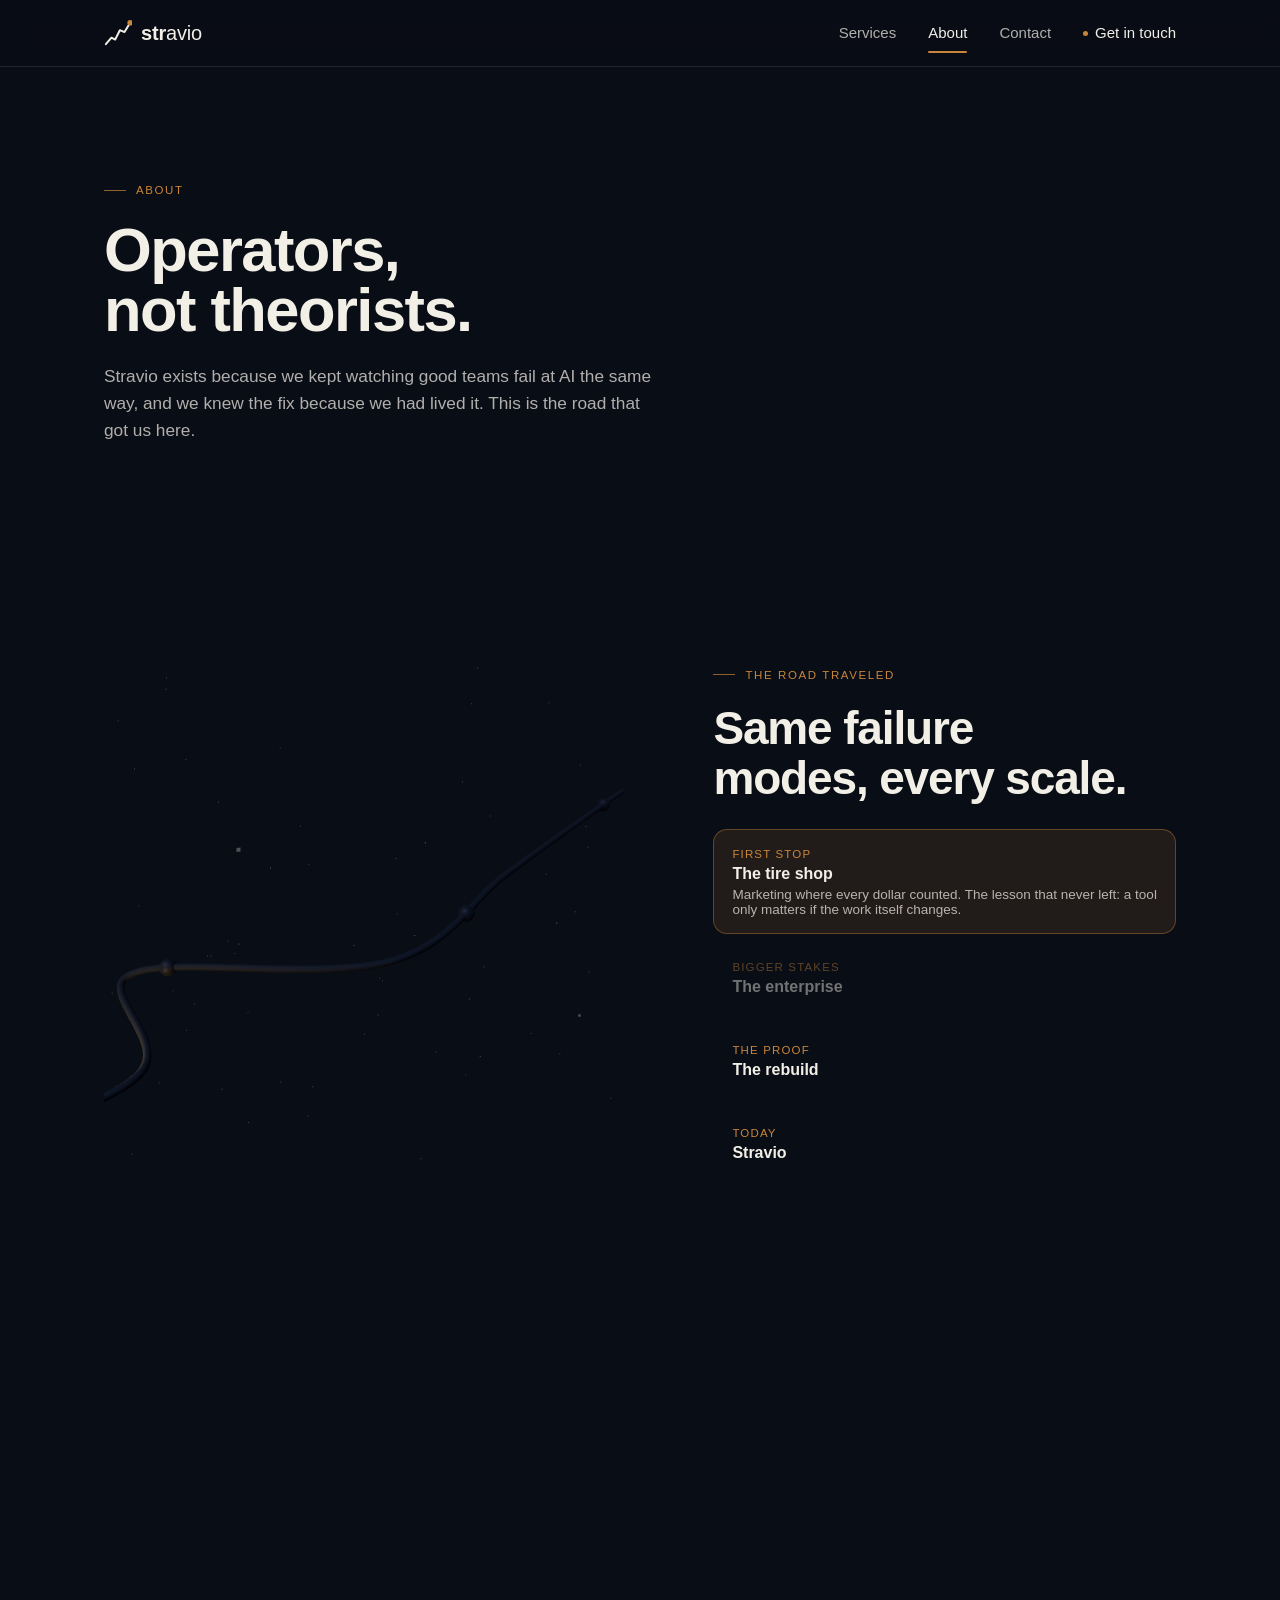
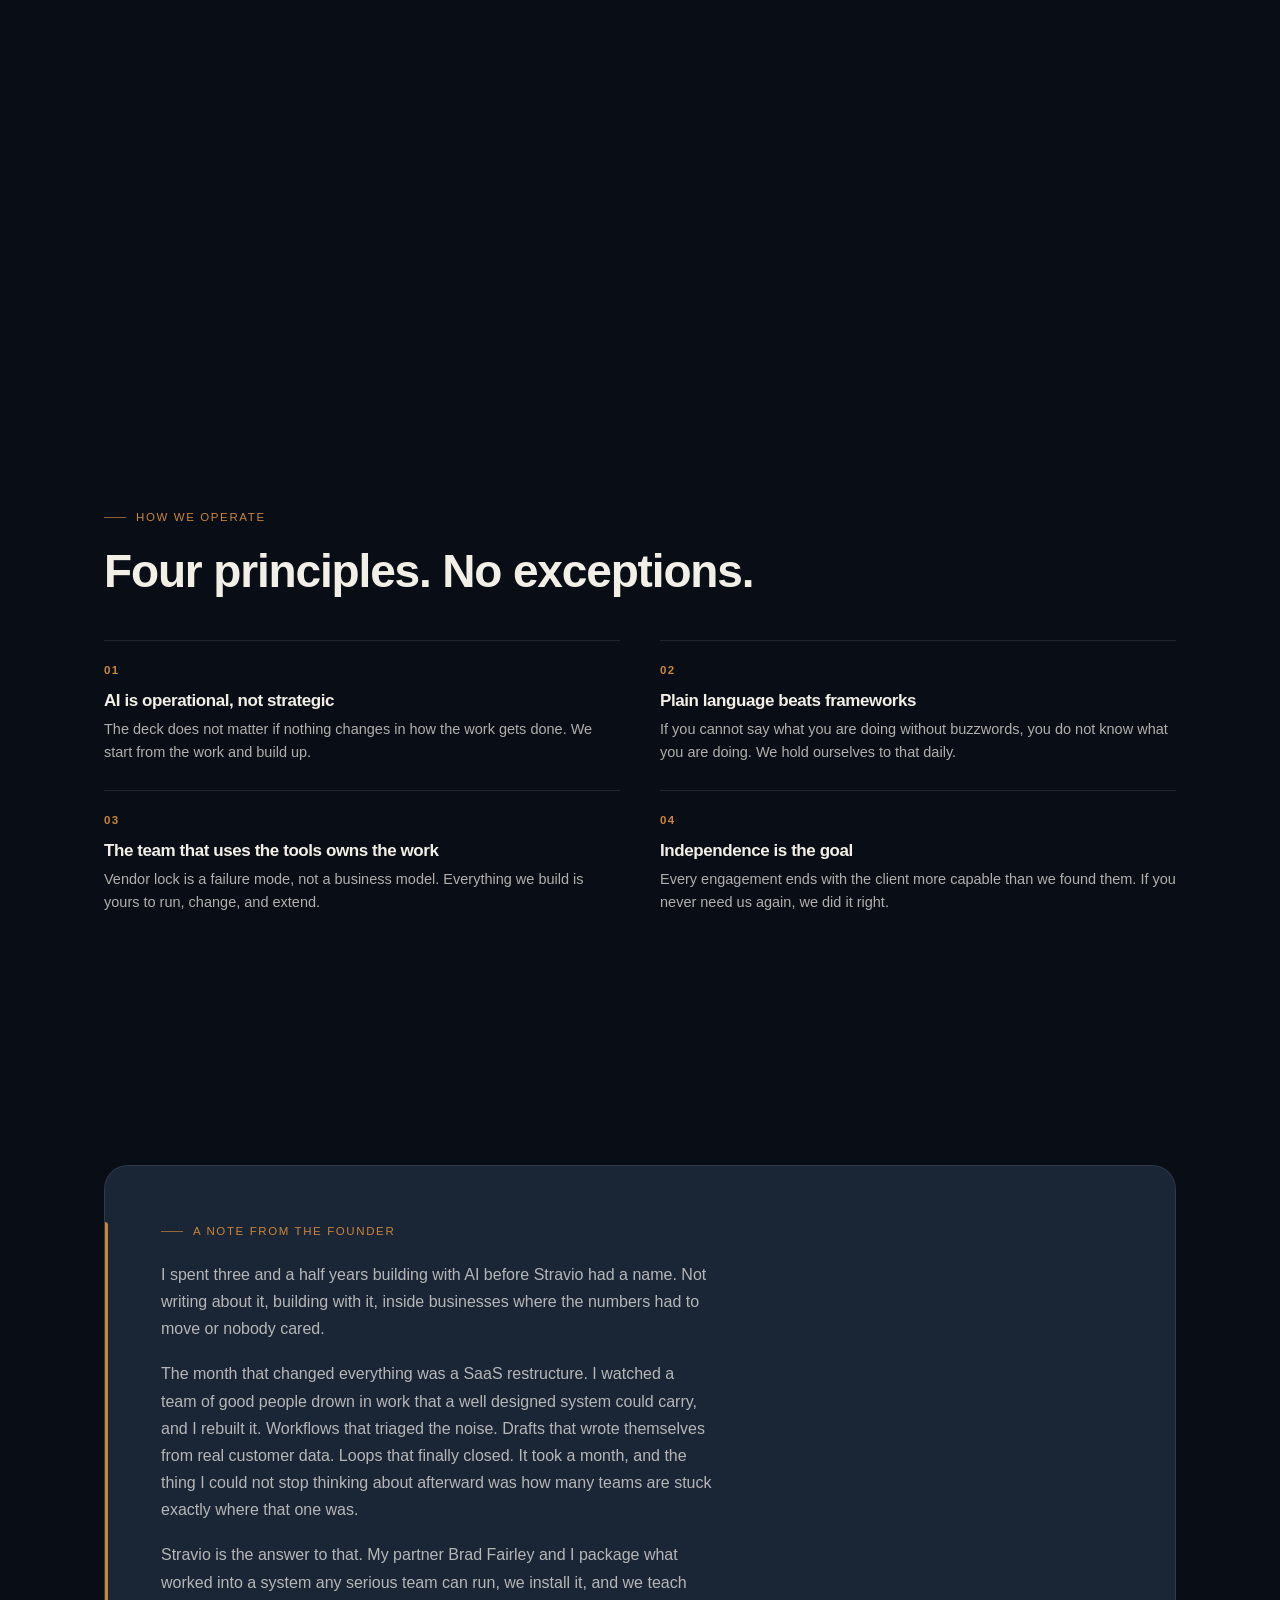
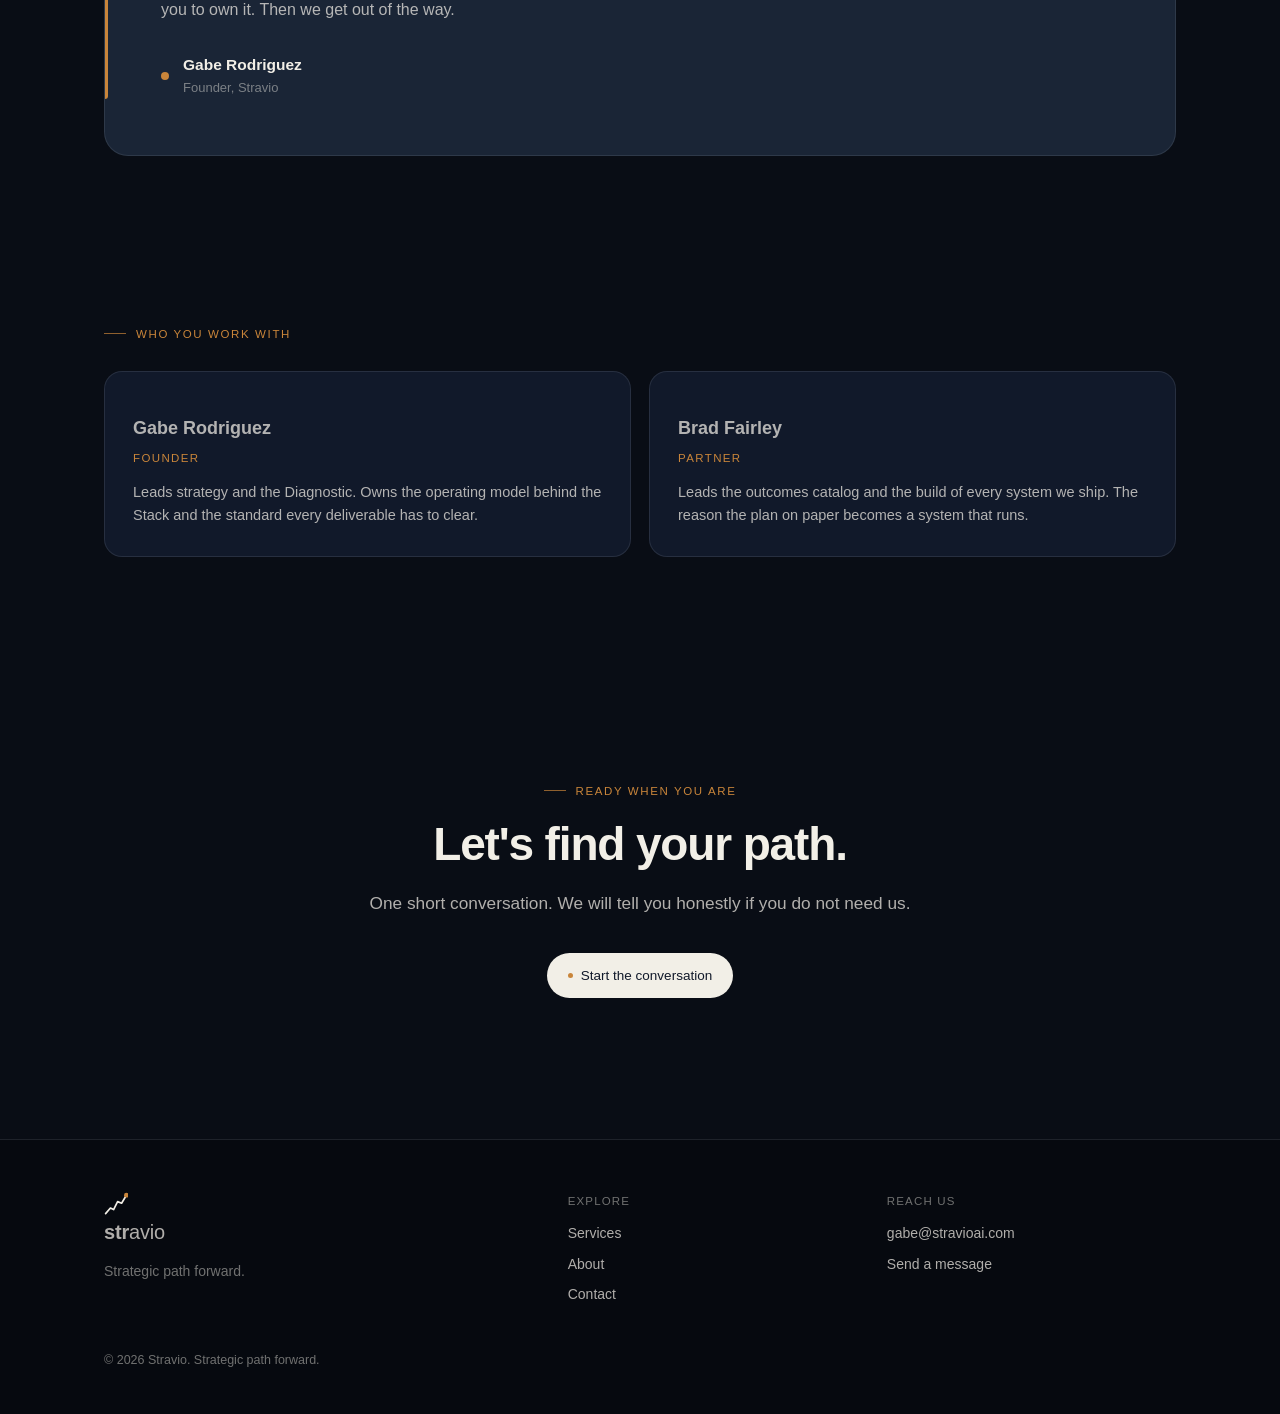
==== about.html @ 165d6557 "Initial commit: Stravio site v3 (4 static pages + vendored Three.js) Co-Authored-By: Claude Fable 5 " ====
<!doctype html>
<html lang="en">
<head>
  <meta charset="utf-8">
  <meta name="viewport" content="width=device-width, initial-scale=1">
  <title>About — Stravio</title>
  <meta name="description" content="Stravio was built by operators. Three and a half years building with AI, one month that changed everything, and an operating model that became the Stravio Stack.">
  <meta name="theme-color" content="#11192A">
  <link rel="canonical" href="https://stravioai.com/about.html">
  <link rel="icon" href="data:image/svg+xml,%3Csvg xmlns='http://www.w3.org/2000/svg' viewBox='0 0 30 30'%3E%3Crect width='30' height='30' rx='6' fill='%2311192A'/%3E%3Cpolyline points='4,25 9,19 13,21 17,12 21,14 26,6' stroke='%23F2EFE7' stroke-width='2' fill='none' stroke-linecap='round' stroke-linejoin='round'/%3E%3Ccircle cx='26' cy='6' r='3' fill='%23C9853A'/%3E%3C/svg%3E">
  <meta property="og:type" content="website">
  <meta property="og:title" content="About — Stravio">
  <meta property="og:description" content="Operators, not theorists. The road that led to Stravio.">
  <meta property="og:url" content="https://stravioai.com/about.html">
  <link rel="stylesheet" href="assets/css/site.css">
  <script type="importmap">{ "imports": { "three": "./vendor/three.module.min.js" } }</script>
</head>
<body>

<header class="nav">
  <div class="wrap nav-inner">
    <a class="logo" href="index.html" aria-label="Stravio home">
      <svg width="28" height="28" viewBox="0 0 30 30" fill="none" aria-hidden="true"><polyline points="2,27 8,20 12,22 17,12 22,14 28,4" stroke="#F2EFE7" stroke-width="2.1" stroke-linecap="round" stroke-linejoin="round" fill="none"/><circle cx="28" cy="4" r="3" fill="#C9853A"/></svg>
      <span class="wordmark"><b>str</b><span>avio</span></span>
    </a>
    <nav class="nav-links" aria-label="Main">
      <a class="nlink" href="services.html">Services</a>
      <a class="nlink" href="about.html" aria-current="page">About</a>
      <a class="nlink" href="contact.html">Contact</a>
      <a class="nav-cta" href="contact.html">Get in touch</a>
    </nav>
  </div>
</header>

<main>

  <!-- PAGE HERO -->
  <section class="page-hero">
    <div class="wrap">
      <p class="eyebrow">About</p>
      <h1>Operators, not theorists.</h1>
      <p class="lead">Stravio exists because we kept watching good teams fail at AI the same way, and we knew the fix because we had lived it. This is the road that got us here.</p>
    </div>
  </section>

  <!-- THE ROAD · sticky 3D story -->
  <section class="story" id="road" style="height:340vh">
    <div class="story-sticky">
      <div class="wrap story-inner">
        <div class="scene-stage">
          <canvas id="roadCanvas" aria-label="A winding path lighting up waypoint by waypoint, from the tire shop to Stravio"></canvas>
        </div>
        <div>
          <p class="eyebrow">The road traveled</p>
          <h2>Same failure modes, every scale.</h2>
          <div class="way-cards" style="margin-top:26px" id="wayCards">
            <button class="way-card active" data-i="0">
              <span class="w-when">First stop</span>
              <span class="w-title" style="display:block">The tire shop</span>
              <span class="w-body" style="display:block">Marketing where every dollar counted. The lesson that never left: a tool only matters if the work itself changes.</span>
            </button>
            <button class="way-card" data-i="1">
              <span class="w-when">Bigger stakes</span>
              <span class="w-title" style="display:block">The enterprise</span>
              <span class="w-body" style="display:block">AI strategy across a half billion dollar pipeline. Bigger budgets, same mistakes. Strategy decks that never touched the work.</span>
            </button>
            <button class="way-card" data-i="2">
              <span class="w-when">The proof</span>
              <span class="w-title" style="display:block">The rebuild</span>
              <span class="w-body" style="display:block">Dropped into a SaaS company mid restructure. One month to rebuild how the work got done. The bottleneck was never a person. It was architecture.</span>
            </button>
            <button class="way-card" data-i="3">
              <span class="w-when">Today</span>
              <span class="w-title" style="display:block">Stravio</span>
              <span class="w-body" style="display:block">That rebuild became an operating model, the model became the Stack, and the Stack became Stravio. Now we install it for teams like yours.</span>
            </button>
          </div>
        </div>
      </div>
    </div>
  </section>

  <!-- PRINCIPLES -->
  <section class="band" id="principles">
    <div class="wrap">
      <p class="eyebrow" data-reveal>How we operate</p>
      <h2 data-reveal>Four principles. No exceptions.</h2>
      <div class="principles" style="margin-top:44px">
        <div class="principle" data-reveal>
          <span class="kicker-num">01</span>
          <h4>AI is operational, not strategic</h4>
          <p>The deck does not matter if nothing changes in how the work gets done. We start from the work and build up.</p>
        </div>
        <div class="principle" data-reveal>
          <span class="kicker-num">02</span>
          <h4>Plain language beats frameworks</h4>
          <p>If you cannot say what you are doing without buzzwords, you do not know what you are doing. We hold ourselves to that daily.</p>
        </div>
        <div class="principle" data-reveal>
          <span class="kicker-num">03</span>
          <h4>The team that uses the tools owns the work</h4>
          <p>Vendor lock is a failure mode, not a business model. Everything we build is yours to run, change, and extend.</p>
        </div>
        <div class="principle" data-reveal>
          <span class="kicker-num">04</span>
          <h4>Independence is the goal</h4>
          <p>Every engagement ends with the client more capable than we found them. If you never need us again, we did it right.</p>
        </div>
      </div>
    </div>
  </section>

  <!-- FOUNDER NOTE -->
  <section class="band-tight" id="founder">
    <div class="wrap">
      <div class="founder-note" data-reveal>
        <p class="eyebrow">A note from the founder</p>
        <div class="measure" style="margin-top:6px">
          <p>I spent three and a half years building with AI before Stravio had a name. Not writing about it, building with it, inside businesses where the numbers had to move or nobody cared.</p>
          <p>The month that changed everything was a SaaS restructure. I watched a team of good people drown in work that a well designed system could carry, and I rebuilt it. Workflows that triaged the noise. Drafts that wrote themselves from real customer data. Loops that finally closed. It took a month, and the thing I could not stop thinking about afterward was how many teams are stuck exactly where that one was.</p>
          <p>Stravio is the answer to that. My partner Brad Fairley and I package what worked into a system any serious team can run, we install it, and we teach you to own it. Then we get out of the way.</p>
        </div>
        <div class="signature">
          <span class="sig-dot"></span>
          <div>
            <p class="sig-name">Gabe Rodriguez</p>
            <p class="sig-role">Founder, Stravio</p>
          </div>
        </div>
      </div>
    </div>
  </section>

  <!-- TEAM -->
  <section class="band-tight" id="team">
    <div class="wrap">
      <p class="eyebrow" data-reveal>Who you work with</p>
      <div class="team-row" style="margin-top:28px">
        <div class="team-card" data-reveal>
          <p class="t-name">Gabe Rodriguez</p>
          <p class="t-role">Founder</p>
          <p>Leads strategy and the Diagnostic. Owns the operating model behind the Stack and the standard every deliverable has to clear.</p>
        </div>
        <div class="team-card" data-reveal>
          <p class="t-name">Brad Fairley</p>
          <p class="t-role">Partner</p>
          <p>Leads the outcomes catalog and the build of every system we ship. The reason the plan on paper becomes a system that runs.</p>
        </div>
      </div>
    </div>
  </section>

  <!-- CTA -->
  <section class="cta-band" id="cta">
    <div class="wrap">
      <p class="eyebrow" data-reveal style="justify-content:center">Ready when you are</p>
      <h2 data-reveal>Let's find your path.</h2>
      <p class="lead" data-reveal>One short conversation. We will tell you honestly if you do not need us.</p>
      <div class="hero-cta" data-reveal>
        <a class="btn btn-primary" href="contact.html"><span class="mark"></span>Start the conversation</a>
      </div>
    </div>
  </section>

</main>

<footer class="foot">
  <div class="wrap foot-grid">
    <div>
      <a class="logo" href="index.html" aria-label="Stravio home">
        <svg width="24" height="24" viewBox="0 0 30 30" fill="none" aria-hidden="true"><polyline points="2,27 8,20 12,22 17,12 22,14 28,4" stroke="#F2EFE7" stroke-width="2.1" stroke-linecap="round" stroke-linejoin="round" fill="none"/><circle cx="28" cy="4" r="3" fill="#C9853A"/></svg>
        <span class="wordmark"><b>str</b><span>avio</span></span>
      </a>
      <p class="tag">Strategic path forward.</p>
    </div>
    <div>
      <h5>Explore</h5>
      <a href="services.html">Services</a>
      <a href="about.html">About</a>
      <a href="contact.html">Contact</a>
    </div>
    <div>
      <h5>Reach us</h5>
      <a href="mailto:gabe@stravioai.com">gabe@stravioai.com</a>
      <a href="contact.html">Send a message</a>
    </div>
  </div>
  <div class="wrap"><p class="copy">&copy; <span data-year>2026</span> Stravio. Strategic path forward.</p></div>
</footer>

<script type="module">
  import { bindStory } from './assets/js/site.js';
  import { initJourney } from './assets/js/scenes.js';

  const cards = Array.from(document.querySelectorAll('#wayCards .way-card'));
  const storyEl = document.getElementById('road');

  const journey = initJourney(document.getElementById('roadCanvas'));

  const story = bindStory(storyEl, 4, (p, seg, changed) => {
    journey.setProgress(p, seg);
    if (!changed) return;
    cards.forEach((c, k) => c.classList.toggle('active', k === seg));
  });

  cards.forEach((c) => c.addEventListener('click', () => story.goTo(parseInt(c.dataset.i, 10))));
</script>
</body>
</html>
---- assets/css/site.css ----
/* ============================================================
   Stravio — site.css
   Brand: Midnight #11192A · Brass #C9853A (accent only) · Pearl #F2EFE7
   Type: Helvetica Neue. Tagline: Strategic path forward.
   Built 2026-07-13.
   ============================================================ */

:root {
  --canvas: #090d15;
  --midnight: #11192A;
  --steel: #344155;
  --steel-panel: #1a2536;
  --brass: #C9853A;
  --brass-2: #E0A257;
  --brass-soft: rgba(201, 133, 58, .13);
  --pearl: #F2EFE7;
  --pearl-dim: rgba(242, 239, 231, .72);
  --pearl-faint: rgba(242, 239, 231, .45);
  --line: rgba(124, 133, 150, .20);
  --font: "Helvetica Neue", Helvetica, Arial, sans-serif;
  --maxw: 1160px;

  /* fluid type scale — minor-third rhythm at desktop */
  --t-display: clamp(44px, 6.2vw, 78px);
  --t-h2: clamp(30px, 3.6vw, 46px);
  --t-h3: clamp(19px, 1.7vw, 23px);
  --t-lead: clamp(16px, 1.35vw, 19px);
  --t-body: 15.5px;
  --t-small: 13px;
  --t-micro: 11.5px;

  --band: clamp(88px, 11vw, 150px);
}

* { box-sizing: border-box; }
html { scroll-behavior: smooth; }
@media (prefers-reduced-motion: reduce) { html { scroll-behavior: auto; } }

body {
  margin: 0;
  font-family: var(--font);
  background: var(--canvas);
  color: var(--pearl);
  line-height: 1.6;
  -webkit-font-smoothing: antialiased;
  overflow-x: hidden;
}

a:focus-visible, button:focus-visible, input:focus-visible, textarea:focus-visible {
  outline: 2px solid var(--brass); outline-offset: 3px; border-radius: 4px;
}
::selection { background: var(--brass); color: var(--midnight); }

.wrap { max-width: var(--maxw); margin: 0 auto; padding: 0 44px; }
@media (max-width: 720px) { .wrap { padding: 0 22px; } }

/* ---------- type ---------- */
h1, h2, h3, h4 { margin: 0; font-weight: 700; letter-spacing: -0.025em; text-wrap: balance; }
h1 { font-size: var(--t-display); line-height: 0.99; }
h2 { font-size: var(--t-h2); line-height: 1.08; }
h3 { font-size: var(--t-h3); line-height: 1.25; letter-spacing: -0.01em; }
h4 { font-size: 17px; line-height: 1.3; font-weight: 700; }
p { margin: 0; }

.eyebrow {
  display: flex; align-items: center; gap: 10px;
  font-size: var(--t-micro); font-weight: 500; letter-spacing: 0.14em;
  text-transform: uppercase; color: var(--brass); margin: 0 0 20px;
}
.eyebrow::before { content: ""; width: 22px; height: 1px; background: var(--brass); opacity: .7; }

.lead { font-size: var(--t-lead); line-height: 1.55; color: var(--pearl-dim); max-width: 58ch; }
.measure { max-width: 62ch; }
.measure p { color: var(--pearl-dim); font-size: var(--t-body); line-height: 1.7; }
.measure p + p { margin-top: 18px; }
.footnote { font-size: 12.5px; color: var(--pearl-faint); }

/* ---------- buttons + links ---------- */
.btn {
  display: inline-flex; align-items: center; gap: 8px;
  font-family: var(--font); font-size: 13.5px; font-weight: 500;
  padding: 11px 20px; border-radius: 999px; cursor: pointer;
  border: 1px solid transparent; text-decoration: none; white-space: nowrap;
  transition: transform .12s ease, background .18s ease, border-color .18s ease, color .18s ease;
}
.btn:active { transform: scale(0.97); }
.btn-primary { background: var(--pearl); color: var(--midnight); }
.btn-primary:hover { background: #fffdf6; }
.btn-primary .mark { width: 5px; height: 5px; border-radius: 50%; background: var(--brass); display: inline-block; }
.btn-ghost { background: transparent; color: var(--pearl); border-color: rgba(242, 239, 231, .28); }
.btn-ghost:hover { border-color: var(--pearl); background: rgba(242, 239, 231, .05); }

.textlink {
  color: var(--pearl); text-decoration: none; font-weight: 500; font-size: 14.5px;
  display: inline-flex; align-items: center; gap: 6px;
}
.textlink .arw { color: var(--brass); transition: transform .18s ease; }
.textlink:hover .arw { transform: translateX(3px); }

/* ---------- logo ---------- */
.logo { display: inline-flex; align-items: center; gap: 9px; text-decoration: none; color: var(--pearl); }
.logo svg { display: block; }
.wordmark { font-size: 20px; letter-spacing: -0.01em; }
.wordmark b { font-weight: 700; }
.wordmark span { font-weight: 400; }

/* ---------- nav ---------- */
header.nav {
  position: fixed; top: 0; left: 0; right: 0; z-index: 60;
  background: rgba(9, 13, 21, .78); backdrop-filter: blur(12px);
  border-bottom: 1px solid var(--line);
}
.nav-inner { display: flex; align-items: center; justify-content: space-between; height: 66px; }
.nav-links { display: flex; align-items: center; gap: 32px; }
.nav-links a.nlink {
  color: var(--pearl-dim); text-decoration: none; font-size: 15px; position: relative;
  transition: color .18s ease; padding: 4px 0;
}
.nav-links a.nlink:hover { color: var(--pearl); }
.nav-links a.nlink[aria-current="page"] { color: var(--pearl); }
.nav-links a.nlink[aria-current="page"]::after {
  content: ""; position: absolute; left: 0; right: 0; bottom: -4px; height: 2px;
  background: var(--brass); border-radius: 2px;
}
.nav-links a.nav-cta { color: var(--pearl); text-decoration: none; font-size: 15px; display: inline-flex; align-items: center; gap: 7px; }
.nav-links a.nav-cta::before { content: ""; width: 5px; height: 5px; border-radius: 50%; background: var(--brass); }
@media (max-width: 760px) { .nav-links { gap: 20px; } .nav-links a.nlink { font-size: 13.5px; } .nav-links a.nav-cta { display: none; } }

main { padding-top: 66px; }

/* ---------- sections ---------- */
section { position: relative; }
.band { padding: var(--band) 0; }
.band-tight { padding: calc(var(--band) * .6) 0; }

.panel { background: var(--midnight); border: 1px solid var(--line); border-radius: 24px; padding: clamp(30px, 5vw, 60px); }
.panel.steel { background: var(--steel-panel); }

[data-reveal] { opacity: 0; transform: translateY(22px); transition: opacity .75s ease, transform .75s ease; }
[data-reveal].in { opacity: 1; transform: none; }
@media (prefers-reduced-motion: reduce) { [data-reveal] { opacity: 1; transform: none; } }

.kicker-num {
  font-size: var(--t-micro); font-weight: 700; letter-spacing: .12em;
  color: var(--brass); font-variant-numeric: tabular-nums;
}

/* ---------- hero (index) ---------- */
.hero { min-height: calc(100vh - 66px); position: relative; overflow: hidden; display: flex; align-items: center; padding: 70px 0; }
.hero .scene { position: absolute; inset: 0; width: 100%; height: 100%; z-index: 0; }
.hero .scene canvas, .contact-hero .scene canvas { width: 100%; height: 100%; display: block; }
.hero-content { position: relative; z-index: 2; width: 100%; }
.hero h1 { max-width: 14ch; }
.hero .lead { margin-top: 24px; }
.hero-cta { display: flex; align-items: center; gap: 18px; margin-top: 36px; flex-wrap: wrap; }
.hero-lines { display: flex; gap: 12px; margin-top: 58px; flex-wrap: wrap; }
.hero-lines a {
  display: inline-flex; align-items: center; gap: 9px; text-decoration: none;
  color: var(--pearl-dim); font-size: 13.5px; padding: 9px 16px;
  border: 1px solid var(--line); border-radius: 999px;
  background: rgba(17, 25, 42, .55); backdrop-filter: blur(6px);
  transition: border-color .18s ease, color .18s ease;
}
.hero-lines a:hover { border-color: rgba(201, 133, 58, .55); color: var(--pearl); }
.hero-lines a i { font-style: normal; color: var(--brass); font-weight: 700; font-size: 11px; }
.scroll-hint {
  position: absolute; bottom: 26px; left: 50%; transform: translateX(-50%);
  z-index: 2; color: var(--pearl-faint); font-size: 11px; letter-spacing: .14em; text-transform: uppercase;
  display: flex; flex-direction: column; align-items: center; gap: 8px; pointer-events: none;
}
.scroll-hint::after { content: ""; width: 1px; height: 28px; background: linear-gradient(var(--pearl-faint), transparent); }
@media (prefers-reduced-motion: no-preference) {
  .scroll-hint { animation: hint 2.6s ease-in-out infinite; }
  @keyframes hint { 0%, 100% { opacity: .55; } 50% { opacity: 1; } }
}

/* ---------- page hero (inner pages) ---------- */
.page-hero { padding: clamp(70px, 9vw, 120px) 0 clamp(40px, 5vw, 70px); position: relative; overflow: hidden; }
.page-hero h1 { max-width: 16ch; font-size: clamp(38px, 4.8vw, 62px); }
.page-hero .lead { margin-top: 22px; }

/* ---------- card grids ---------- */
.card-grid { display: grid; grid-template-columns: repeat(3, 1fr); gap: 18px; }
@media (max-width: 860px) { .card-grid { grid-template-columns: 1fr; } }
.card {
  background: var(--midnight); border: 1px solid var(--line); border-radius: 18px;
  padding: 30px 28px; position: relative; transition: border-color .25s ease, transform .25s ease;
}
a.card { display: block; text-decoration: none; color: var(--pearl); }
a.card:hover { border-color: rgba(201, 133, 58, .5); transform: translateY(-3px); }
.card .wm-line { width: 26px; height: 3px; background: var(--brass); border-radius: 3px; margin-bottom: 18px; }
.card h3 { margin-bottom: 10px; }
.card p { color: var(--pearl-dim); font-size: 14.5px; }
.card .card-arw { position: absolute; top: 26px; right: 26px; color: var(--brass); font-size: 15px; transition: transform .2s ease; }
a.card:hover .card-arw { transform: translateX(3px); }

/* ---------- sticky 3D story sections (stack, journey) ---------- */
.story { position: relative; }
.story-sticky { position: sticky; top: 66px; height: calc(100vh - 66px); display: flex; align-items: center; overflow: hidden; }
.story-inner { display: grid; grid-template-columns: 1.1fr .9fr; gap: 44px; align-items: center; width: 100%; }
.story-inner.flip { grid-template-columns: .9fr 1.1fr; }
@media (max-width: 860px) {
  .story-inner, .story-inner.flip { grid-template-columns: 1fr; gap: 14px; }
}
.scene-stage { height: min(58vh, 560px); position: relative; }
.scene-stage canvas { width: 100%; height: 100%; display: block; }
@media (max-width: 860px) { .scene-stage { height: 36vh; } }
.stage-label {
  position: absolute; top: 4px; left: 0; right: 0; text-align: center;
  color: var(--brass-2); font-size: clamp(17px, 2vw, 22px); font-weight: 700;
  letter-spacing: -0.01em; z-index: 3; pointer-events: none;
}

.steps { display: flex; flex-direction: column; gap: 6px; }
.step {
  display: grid; grid-template-columns: 30px 1fr; gap: 12px; padding: 14px 16px;
  border-radius: 12px; border: 1px solid transparent; cursor: pointer; opacity: .48;
  transition: opacity .3s ease, background .3s ease, border-color .3s ease;
  background: none; text-align: left; font-family: var(--font); color: var(--pearl); width: 100%;
}
.step:hover { opacity: .85; }
.step.active { opacity: 1; background: var(--brass-soft); border-color: rgba(201, 133, 58, .4); }
.step .sidx { color: var(--brass); font-weight: 700; font-variant-numeric: tabular-nums; font-size: 13.5px; padding-top: 2px; }
.step .sname { font-weight: 700; font-size: 16px; }
.step .sdesc { color: var(--pearl-dim); font-size: 13.5px; margin-top: 3px; max-height: 0; overflow: hidden; transition: max-height .35s ease; }
.step.active .sdesc { max-height: 72px; }
body.reduce .step { opacity: 1; }
body.reduce .step .sdesc { max-height: 72px; }

/* ---------- services page ---------- */
.svc-block { border-top: 1px solid var(--line); padding-top: clamp(40px, 5vw, 64px); margin-top: clamp(40px, 5vw, 64px); }
.svc-head { display: grid; grid-template-columns: auto 1fr; gap: clamp(24px, 4vw, 56px); align-items: start; }
@media (max-width: 760px) { .svc-head { grid-template-columns: 1fr; gap: 14px; } }
.svc-num { font-size: clamp(30px, 3.4vw, 44px); font-weight: 700; color: var(--brass); letter-spacing: -0.02em; line-height: 1; font-variant-numeric: tabular-nums; }

.deliver-list { list-style: none; margin: 26px 0 0; padding: 0; display: grid; grid-template-columns: 1fr 1fr; gap: 12px 26px; }
@media (max-width: 720px) { .deliver-list { grid-template-columns: 1fr; } }
.deliver-list li {
  display: flex; gap: 12px; align-items: baseline; color: var(--pearl-dim); font-size: 14.5px; line-height: 1.5;
}
.deliver-list li::before { content: ""; flex: 0 0 5px; width: 5px; height: 5px; border-radius: 50%; background: var(--brass); position: relative; top: -2px; }

.fee-line {
  display: inline-flex; align-items: center; gap: 10px; margin-top: 26px;
  padding: 11px 18px; border: 1px solid rgba(201, 133, 58, .4); border-radius: 999px;
  background: var(--brass-soft); font-size: 13.5px; color: var(--pearl);
}
.fee-line i { font-style: normal; color: var(--brass); font-weight: 700; }

.arch-grid { display: grid; grid-template-columns: 1fr 1fr; gap: 18px; margin-top: 28px; }
@media (max-width: 720px) { .arch-grid { grid-template-columns: 1fr; } }
.arch { background: var(--steel-panel); border: 1px solid var(--line); border-radius: 16px; padding: 28px; }
.arch h4 { font-size: 18px; margin-bottom: 9px; }
.arch p { color: var(--pearl-dim); font-size: 14.5px; }
.arch .arch-tag { font-size: var(--t-micro); letter-spacing: .1em; text-transform: uppercase; color: var(--brass); margin-bottom: 12px; font-weight: 500; }

/* case study */
.case { background: var(--midnight); border: 1px solid var(--line); border-radius: 24px; padding: clamp(30px, 5vw, 56px); }
.case-grid { display: grid; grid-template-columns: 1.05fr .95fr; gap: clamp(28px, 4vw, 52px); align-items: start; }
@media (max-width: 860px) { .case-grid { grid-template-columns: 1fr; } }
.case-stats { display: grid; grid-template-columns: 1fr; gap: 0; border-top: 1px solid var(--line); }
.case-stat { display: grid; grid-template-columns: 1fr auto; gap: 16px; align-items: baseline; padding: 18px 2px; border-bottom: 1px solid var(--line); }
.case-stat .l { color: var(--pearl-dim); font-size: 14px; max-width: 26ch; }
.case-stat .n { font-size: clamp(24px, 2.6vw, 34px); font-weight: 700; letter-spacing: -0.02em; font-variant-numeric: tabular-nums; white-space: nowrap; }
.case-stat .n b { color: var(--brass); font-weight: 700; }

/* ---------- about page ---------- */
.principles { display: grid; grid-template-columns: 1fr 1fr; gap: 0 40px; }
@media (max-width: 760px) { .principles { grid-template-columns: 1fr; } }
.principle { border-top: 1px solid var(--line); padding: 20px 0 26px; }
.principle h4 { margin-bottom: 6px; }
.principle p { color: var(--pearl-dim); font-size: 14.5px; }
.principle .kicker-num { display: block; margin-bottom: 10px; }

.founder-note { background: var(--steel-panel); border: 1px solid var(--line); border-radius: 24px; padding: clamp(30px, 5vw, 56px); position: relative; }
.founder-note::before {
  content: ""; position: absolute; left: 0; top: clamp(30px, 5vw, 56px); bottom: clamp(30px, 5vw, 56px);
  width: 3px; background: var(--brass); border-radius: 0 3px 3px 0;
}
.founder-note .measure p { font-size: 16px; }
.signature { margin-top: 30px; display: flex; align-items: center; gap: 14px; }
.signature .sig-dot { width: 8px; height: 8px; border-radius: 50%; background: var(--brass); }
.signature .sig-name { font-weight: 700; font-size: 15.5px; }
.signature .sig-role { color: var(--pearl-faint); font-size: 13px; }

.team-row { display: grid; grid-template-columns: 1fr 1fr; gap: 18px; }
@media (max-width: 720px) { .team-row { grid-template-columns: 1fr; } }
.team-card { border: 1px solid var(--line); border-radius: 18px; padding: 28px; background: var(--midnight); }
.team-card .t-name { font-weight: 700; font-size: 18px; }
.team-card .t-role { color: var(--brass); font-size: var(--t-micro); letter-spacing: .12em; text-transform: uppercase; margin-top: 6px; font-weight: 500; }
.team-card p { color: var(--pearl-dim); font-size: 14.5px; margin-top: 14px; }

/* journey waypoint cards */
.way-cards { display: flex; flex-direction: column; gap: 8px; }
.way-card {
  border: 1px solid transparent; border-radius: 14px; padding: 16px 18px; cursor: pointer;
  opacity: .45; transition: opacity .3s ease, background .3s ease, border-color .3s ease;
  background: none; text-align: left; font-family: var(--font); color: var(--pearl); width: 100%;
}
.way-card:hover { opacity: .8; }
.way-card.active { opacity: 1; background: var(--brass-soft); border-color: rgba(201, 133, 58, .4); }
.way-card .w-when { font-size: var(--t-micro); letter-spacing: .1em; text-transform: uppercase; color: var(--brass); font-weight: 500; }
.way-card .w-title { font-weight: 700; font-size: 16px; margin-top: 4px; }
.way-card .w-body { color: var(--pearl-dim); font-size: 13.5px; margin-top: 4px; max-height: 0; overflow: hidden; transition: max-height .35s ease; }
.way-card.active .w-body { max-height: 90px; }
body.reduce .way-card { opacity: 1; }
body.reduce .way-card .w-body { max-height: 90px; }

/* ---------- contact page ---------- */
.contact-hero { position: relative; overflow: hidden; min-height: calc(100vh - 66px); display: flex; align-items: center; padding: 60px 0; }
.contact-hero .scene { position: absolute; inset: 0; z-index: 0; }
.contact-hero .hero-content { position: relative; z-index: 2; width: 100%; }
.contact-grid { display: grid; grid-template-columns: 1fr 1fr; gap: clamp(32px, 5vw, 64px); align-items: start; }
@media (max-width: 860px) { .contact-grid { grid-template-columns: 1fr; } }

form.lead-form { display: flex; flex-direction: column; gap: 15px; }
.field label { display: block; font-size: var(--t-micro); letter-spacing: 0.06em; text-transform: uppercase; color: var(--pearl-faint); margin-bottom: 7px; }
.field input, .field textarea {
  width: 100%; font-family: var(--font); font-size: 15px; color: var(--pearl);
  background: rgba(17, 25, 42, .72); border: 1px solid var(--line); border-radius: 12px;
  padding: 12px 14px; outline: none; transition: border-color .18s ease;
}
.field input:focus, .field textarea:focus { border-color: var(--brass); }
.field textarea { resize: vertical; min-height: 100px; }
.form-note { font-size: 12.5px; color: var(--pearl-faint); }

/* ---------- CTA band ---------- */
.cta-band { text-align: center; padding: var(--band) 0; }
.cta-band h2 { margin: 0 auto; max-width: 20ch; }
.cta-band .lead { margin: 20px auto 0; }
.cta-band .hero-cta { justify-content: center; }

/* ---------- footer ---------- */
footer.foot { border-top: 1px solid var(--line); padding: 52px 0 44px; background: #06090f; }
.foot-grid { display: grid; grid-template-columns: 1.5fr 1fr 1fr; gap: 30px; }
@media (max-width: 720px) { .foot-grid { grid-template-columns: 1fr; gap: 26px; } }
.foot .tag { color: var(--pearl-faint); font-size: 14px; margin-top: 12px; }
.foot h5 { font-size: var(--t-micro); text-transform: uppercase; letter-spacing: 0.1em; color: var(--pearl-faint); margin: 0 0 12px; font-weight: 500; }
.foot a { display: block; color: var(--pearl-dim); text-decoration: none; font-size: 14px; margin-bottom: 8px; }
.foot a:hover { color: var(--pearl); }
.foot .copy { color: var(--pearl-faint); font-size: 12.5px; margin-top: 36px; }
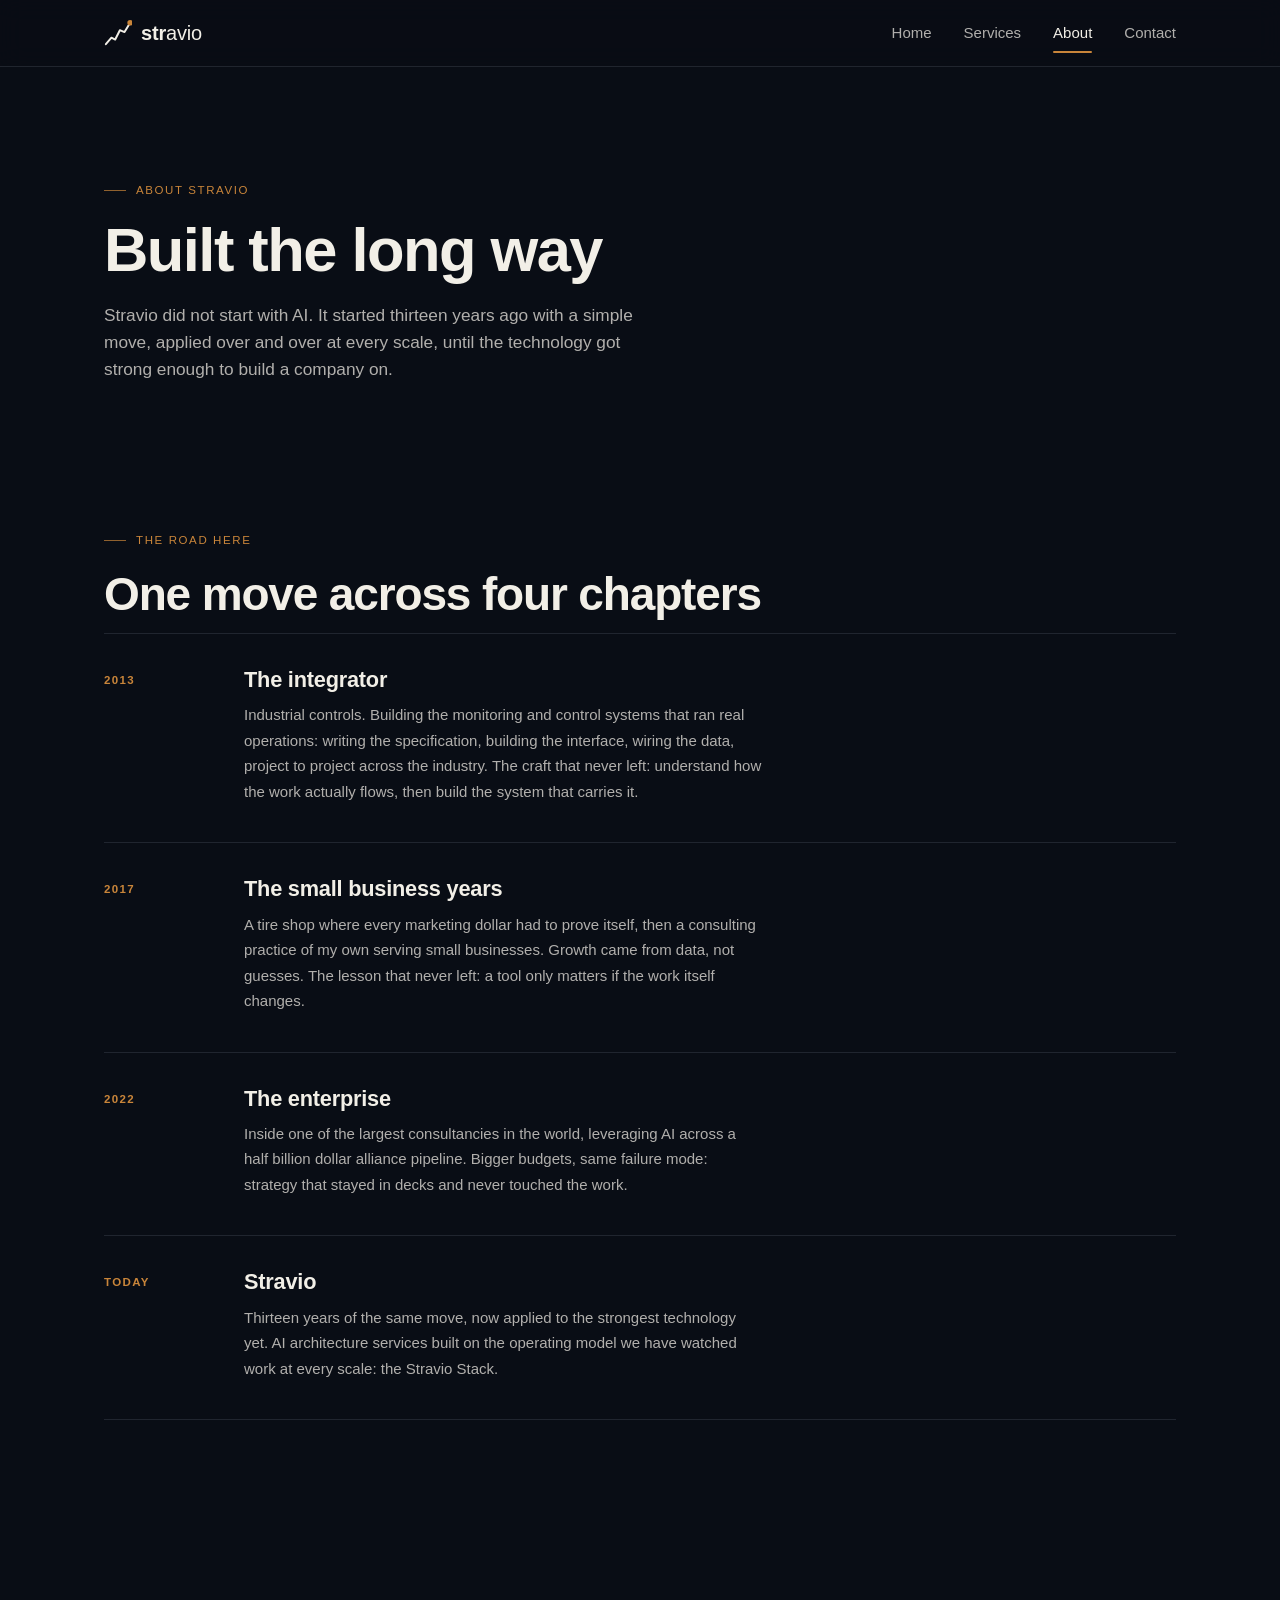
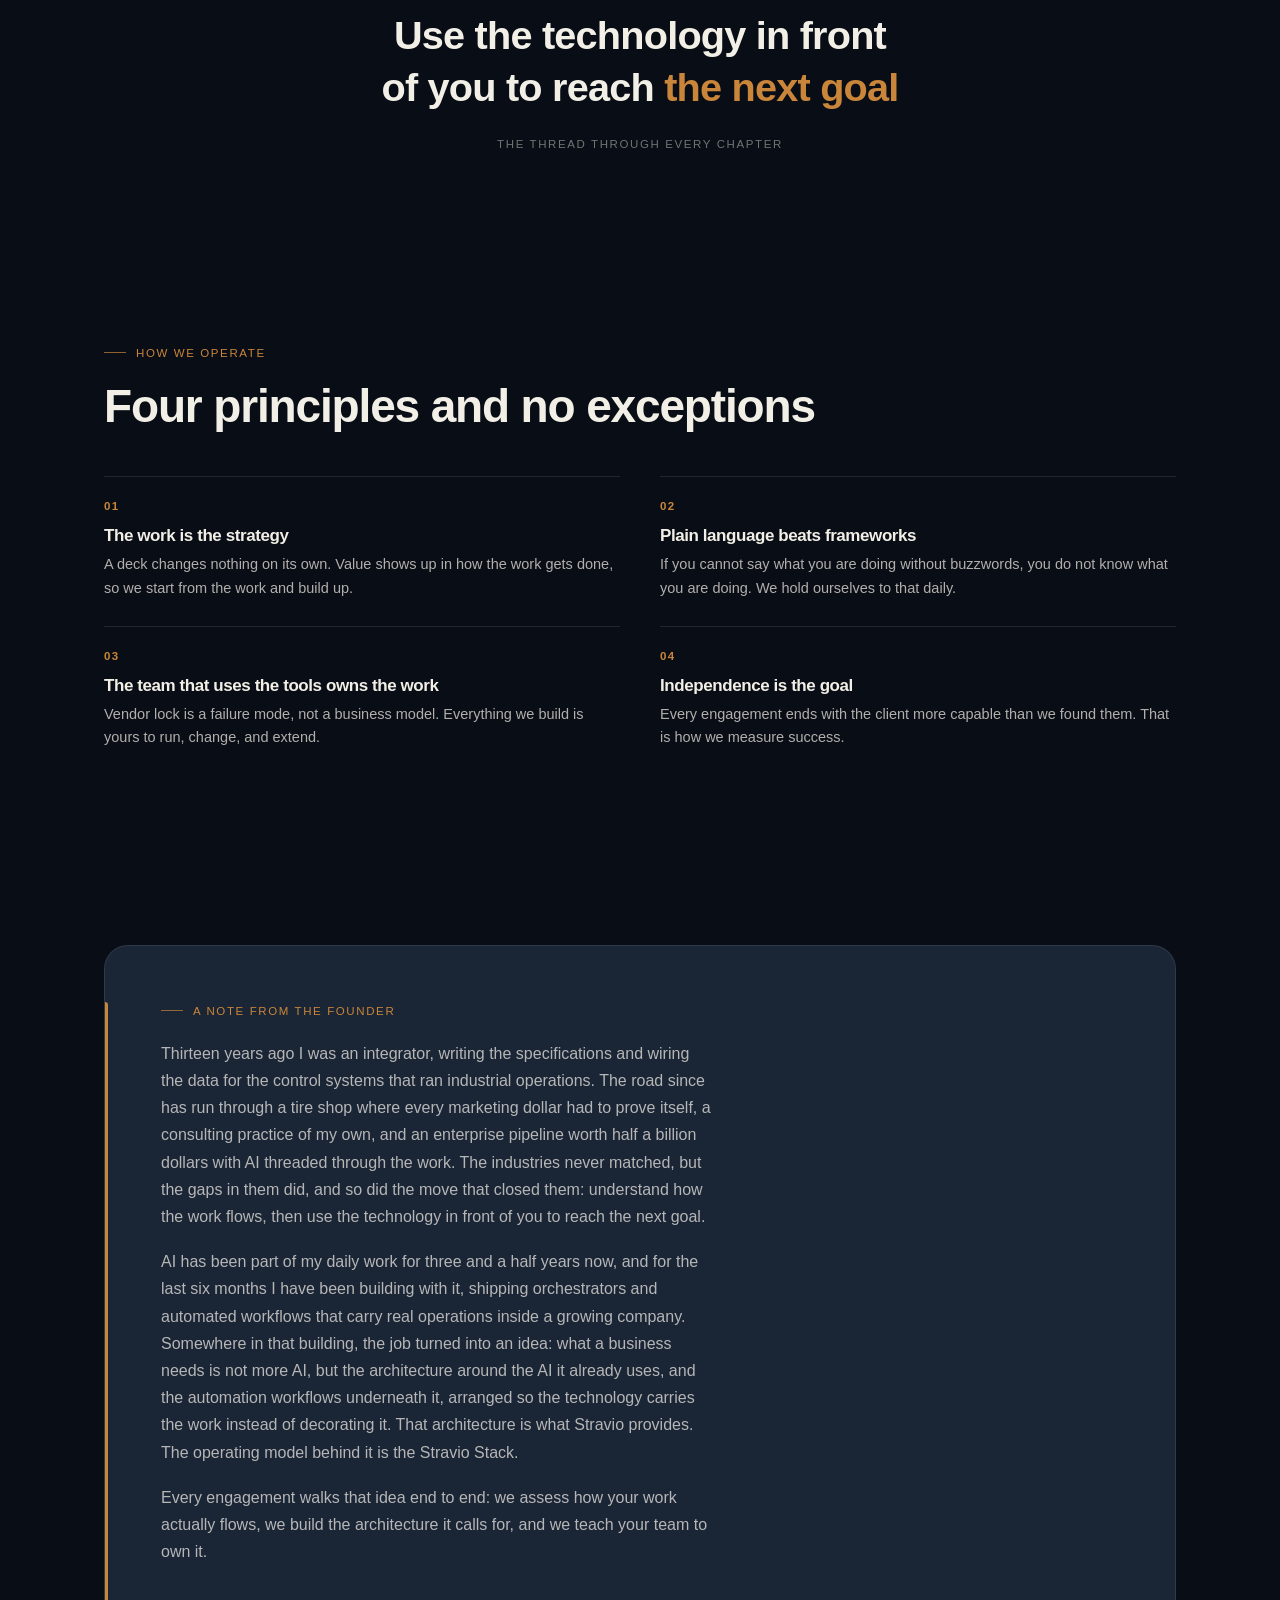
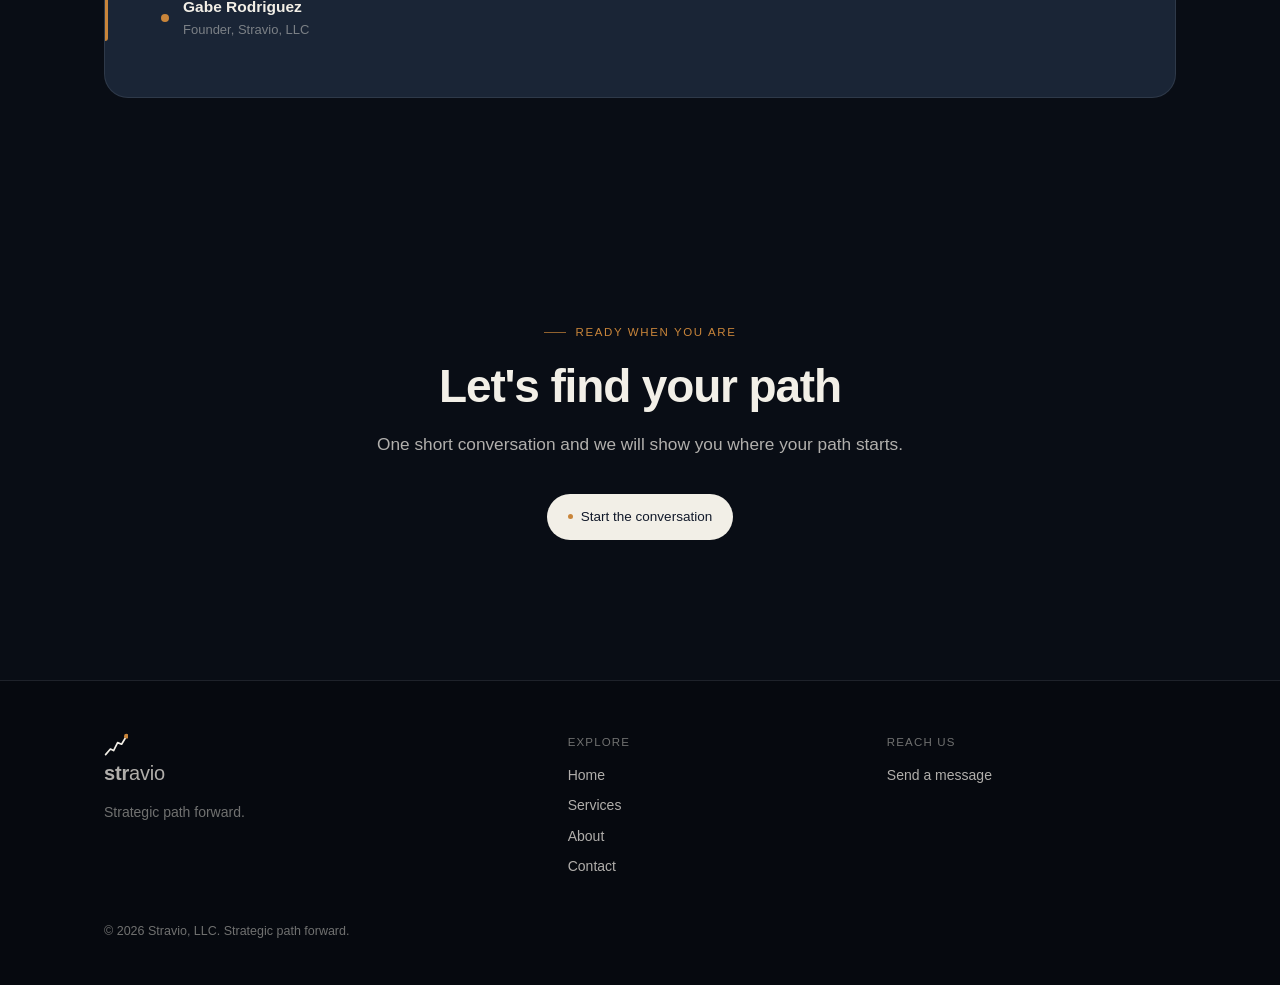
==== commit ab4116a3: "Site v3 ship: final copy pass, contact form live, full-page revisions Copy pass (Gabe-steered, all 4" ====
--- a/about.html
+++ b/about.html
@@ -3,17 +3,16 @@
 <head>
   <meta charset="utf-8">
   <meta name="viewport" content="width=device-width, initial-scale=1">
-  <title>About — Stravio</title>
-  <meta name="description" content="Stravio was built by operators. Three and a half years building with AI, one month that changed everything, and an operating model that became the Stravio Stack.">
+  <title>About · Stravio</title>
+  <meta name="description" content="Thirteen years of using technology to reach the next goal, from industrial control systems to enterprise AI strategy to the Stravio Stack.">
   <meta name="theme-color" content="#11192A">
   <link rel="canonical" href="https://stravioai.com/about.html">
   <link rel="icon" href="data:image/svg+xml,%3Csvg xmlns='http://www.w3.org/2000/svg' viewBox='0 0 30 30'%3E%3Crect width='30' height='30' rx='6' fill='%2311192A'/%3E%3Cpolyline points='4,25 9,19 13,21 17,12 21,14 26,6' stroke='%23F2EFE7' stroke-width='2' fill='none' stroke-linecap='round' stroke-linejoin='round'/%3E%3Ccircle cx='26' cy='6' r='3' fill='%23C9853A'/%3E%3C/svg%3E">
   <meta property="og:type" content="website">
-  <meta property="og:title" content="About — Stravio">
-  <meta property="og:description" content="Operators, not theorists. The road that led to Stravio.">
+  <meta property="og:title" content="About · Stravio">
+  <meta property="og:description" content="The road that led to Stravio: the same move at every scale, technology applied to the next goal.">
   <meta property="og:url" content="https://stravioai.com/about.html">
   <link rel="stylesheet" href="assets/css/site.css">
-  <script type="importmap">{ "imports": { "three": "./vendor/three.module.min.js" } }</script>
 </head>
 <body>
 
@@ -24,10 +23,10 @@
       <span class="wordmark"><b>str</b><span>avio</span></span>
     </a>
     <nav class="nav-links" aria-label="Main">
+      <a class="nlink" href="index.html">Home</a>
       <a class="nlink" href="services.html">Services</a>
       <a class="nlink" href="about.html" aria-current="page">About</a>
       <a class="nlink" href="contact.html">Contact</a>
-      <a class="nav-cta" href="contact.html">Get in touch</a>
     </nav>
   </div>
 </header>
@@ -37,74 +36,83 @@
   <!-- PAGE HERO -->
   <section class="page-hero">
     <div class="wrap">
-      <p class="eyebrow">About</p>
-      <h1>Operators, not theorists.</h1>
-      <p class="lead">Stravio exists because we kept watching good teams fail at AI the same way, and we knew the fix because we had lived it. This is the road that got us here.</p>
+      <p class="eyebrow">About Stravio</p>
+      <h1>Built the long way</h1>
+      <p class="lead">Stravio did not start with AI. It started thirteen years ago with a simple move, applied over and over at every scale, until the technology got strong enough to build a company on.</p>
     </div>
   </section>
 
-  <!-- THE ROAD · sticky 3D story -->
-  <section class="story" id="road" style="height:340vh">
-    <div class="story-sticky">
-      <div class="wrap story-inner">
-        <div class="scene-stage">
-          <canvas id="roadCanvas" aria-label="A winding path lighting up waypoint by waypoint, from the tire shop to Stravio"></canvas>
+  <!-- THE STORY -->
+  <section class="band-tight" id="story">
+    <div class="wrap">
+      <p class="eyebrow" data-reveal>The road here</p>
+      <h2 data-reveal>One move across four chapters</h2>
+      <div class="chapters">
+        <div class="chapter" data-reveal>
+          <p class="c-era">2013</p>
+          <div>
+            <h3>The integrator</h3>
+            <p>Industrial controls. Building the monitoring and control systems that ran real operations: writing the specification, building the interface, wiring the data, project to project across the industry. The craft that never left: understand how the work actually flows, then build the system that carries it.</p>
+          </div>
         </div>
-        <div>
-          <p class="eyebrow">The road traveled</p>
-          <h2>Same failure modes, every scale.</h2>
-          <div class="way-cards" style="margin-top:26px" id="wayCards">
-            <button class="way-card active" data-i="0">
-              <span class="w-when">First stop</span>
-              <span class="w-title" style="display:block">The tire shop</span>
-              <span class="w-body" style="display:block">Marketing where every dollar counted. The lesson that never left: a tool only matters if the work itself changes.</span>
-            </button>
-            <button class="way-card" data-i="1">
-              <span class="w-when">Bigger stakes</span>
-              <span class="w-title" style="display:block">The enterprise</span>
-              <span class="w-body" style="display:block">AI strategy across a half billion dollar pipeline. Bigger budgets, same mistakes. Strategy decks that never touched the work.</span>
-            </button>
-            <button class="way-card" data-i="2">
-              <span class="w-when">The proof</span>
-              <span class="w-title" style="display:block">The rebuild</span>
-              <span class="w-body" style="display:block">Dropped into a SaaS company mid restructure. One month to rebuild how the work got done. The bottleneck was never a person. It was architecture.</span>
-            </button>
-            <button class="way-card" data-i="3">
-              <span class="w-when">Today</span>
-              <span class="w-title" style="display:block">Stravio</span>
-              <span class="w-body" style="display:block">That rebuild became an operating model, the model became the Stack, and the Stack became Stravio. Now we install it for teams like yours.</span>
-            </button>
+        <div class="chapter" data-reveal>
+          <p class="c-era">2017</p>
+          <div>
+            <h3>The small business years</h3>
+            <p>A tire shop where every marketing dollar had to prove itself, then a consulting practice of my own serving small businesses. Growth came from data, not guesses. The lesson that never left: a tool only matters if the work itself changes.</p>
+          </div>
+        </div>
+        <div class="chapter" data-reveal>
+          <p class="c-era">2022</p>
+          <div>
+            <h3>The enterprise</h3>
+            <p>Inside one of the largest consultancies in the world, leveraging AI across a half billion dollar alliance pipeline. Bigger budgets, same failure mode: strategy that stayed in decks and never touched the work.</p>
+          </div>
+        </div>
+        <div class="chapter" data-reveal>
+          <p class="c-era">Today</p>
+          <div>
+            <h3>Stravio</h3>
+            <p>Thirteen years of the same move, now applied to the strongest technology yet. AI architecture services built on the operating model we have watched work at every scale: the Stravio Stack.</p>
           </div>
         </div>
       </div>
     </div>
   </section>
 
+  <!-- THE THREAD -->
+  <section class="quote-band" id="thread">
+    <div class="wrap">
+      <blockquote data-reveal>Use the technology in front of you to reach <span class="q-accent">the next goal</span></blockquote>
+      <p class="q-source" data-reveal>The thread through every chapter</p>
+    </div>
+  </section>
+
   <!-- PRINCIPLES -->
-  <section class="band" id="principles">
+  <section class="band-tight" id="principles">
     <div class="wrap">
       <p class="eyebrow" data-reveal>How we operate</p>
-      <h2 data-reveal>Four principles. No exceptions.</h2>
+      <h2 data-reveal>Four principles and no exceptions</h2>
       <div class="principles" style="margin-top:44px">
         <div class="principle" data-reveal>
           <span class="kicker-num">01</span>
-          <h4>AI is operational, not strategic</h4>
-          <p>The deck does not matter if nothing changes in how the work gets done. We start from the work and build up.</p>
+          <h3>The work is the strategy</h3>
+          <p>A deck changes nothing on its own. Value shows up in how the work gets done, so we start from the work and build up.</p>
         </div>
         <div class="principle" data-reveal>
           <span class="kicker-num">02</span>
-          <h4>Plain language beats frameworks</h4>
+          <h3>Plain language beats frameworks</h3>
           <p>If you cannot say what you are doing without buzzwords, you do not know what you are doing. We hold ourselves to that daily.</p>
         </div>
         <div class="principle" data-reveal>
           <span class="kicker-num">03</span>
-          <h4>The team that uses the tools owns the work</h4>
+          <h3>The team that uses the tools owns the work</h3>
           <p>Vendor lock is a failure mode, not a business model. Everything we build is yours to run, change, and extend.</p>
         </div>
         <div class="principle" data-reveal>
           <span class="kicker-num">04</span>
-          <h4>Independence is the goal</h4>
-          <p>Every engagement ends with the client more capable than we found them. If you never need us again, we did it right.</p>
+          <h3>Independence is the goal</h3>
+          <p>Every engagement ends with the client more capable than we found them. That is how we measure success.</p>
         </div>
       </div>
     </div>
@@ -116,35 +124,16 @@
       <div class="founder-note" data-reveal>
         <p class="eyebrow">A note from the founder</p>
         <div class="measure" style="margin-top:6px">
-          <p>I spent three and a half years building with AI before Stravio had a name. Not writing about it, building with it, inside businesses where the numbers had to move or nobody cared.</p>
-          <p>The month that changed everything was a SaaS restructure. I watched a team of good people drown in work that a well designed system could carry, and I rebuilt it. Workflows that triaged the noise. Drafts that wrote themselves from real customer data. Loops that finally closed. It took a month, and the thing I could not stop thinking about afterward was how many teams are stuck exactly where that one was.</p>
-          <p>Stravio is the answer to that. My partner Brad Fairley and I package what worked into a system any serious team can run, we install it, and we teach you to own it. Then we get out of the way.</p>
+          <p>Thirteen years ago I was an integrator, writing the specifications and wiring the data for the control systems that ran industrial operations. The road since has run through a tire shop where every marketing dollar had to prove itself, a consulting practice of my own, and an enterprise pipeline worth half a billion dollars with AI threaded through the work. The industries never matched, but the gaps in them did, and so did the move that closed them: understand how the work flows, then use the technology in front of you to reach the next goal.</p>
+          <p>AI has been part of my daily work for three and a half years now, and for the last six months I have been building with it, shipping orchestrators and automated workflows that carry real operations inside a growing company. Somewhere in that building, the job turned into an idea: what a business needs is not more AI, but the architecture around the AI it already uses, and the automation workflows underneath it, arranged so the technology carries the work instead of decorating it. That architecture is what Stravio provides. The operating model behind it is the Stravio Stack.</p>
+          <p>Every engagement walks that idea end to end: we assess how your work actually flows, we build the architecture it calls for, and we teach your team to own it.</p>
         </div>
         <div class="signature">
           <span class="sig-dot"></span>
           <div>
             <p class="sig-name">Gabe Rodriguez</p>
-            <p class="sig-role">Founder, Stravio</p>
+            <p class="sig-role">Founder, Stravio, LLC</p>
           </div>
-        </div>
-      </div>
-    </div>
-  </section>
-
-  <!-- TEAM -->
-  <section class="band-tight" id="team">
-    <div class="wrap">
-      <p class="eyebrow" data-reveal>Who you work with</p>
-      <div class="team-row" style="margin-top:28px">
-        <div class="team-card" data-reveal>
-          <p class="t-name">Gabe Rodriguez</p>
-          <p class="t-role">Founder</p>
-          <p>Leads strategy and the Diagnostic. Owns the operating model behind the Stack and the standard every deliverable has to clear.</p>
-        </div>
-        <div class="team-card" data-reveal>
-          <p class="t-name">Brad Fairley</p>
-          <p class="t-role">Partner</p>
-          <p>Leads the outcomes catalog and the build of every system we ship. The reason the plan on paper becomes a system that runs.</p>
         </div>
       </div>
     </div>
@@ -154,8 +143,8 @@
   <section class="cta-band" id="cta">
     <div class="wrap">
       <p class="eyebrow" data-reveal style="justify-content:center">Ready when you are</p>
-      <h2 data-reveal>Let's find your path.</h2>
-      <p class="lead" data-reveal>One short conversation. We will tell you honestly if you do not need us.</p>
+      <h2 data-reveal>Let's find your path</h2>
+      <p class="lead" data-reveal>One short conversation and we will show you where your path starts.</p>
       <div class="hero-cta" data-reveal>
         <a class="btn btn-primary" href="contact.html"><span class="mark"></span>Start the conversation</a>
       </div>
@@ -174,36 +163,22 @@
       <p class="tag">Strategic path forward.</p>
     </div>
     <div>
-      <h5>Explore</h5>
+      <p class="foot-h">Explore</p>
+      <a href="index.html">Home</a>
       <a href="services.html">Services</a>
       <a href="about.html">About</a>
       <a href="contact.html">Contact</a>
     </div>
     <div>
-      <h5>Reach us</h5>
-      <a href="mailto:gabe@stravioai.com">gabe@stravioai.com</a>
+      <p class="foot-h">Reach us</p>
       <a href="contact.html">Send a message</a>
     </div>
   </div>
-  <div class="wrap"><p class="copy">&copy; <span data-year>2026</span> Stravio. Strategic path forward.</p></div>
+  <div class="wrap"><p class="copy">&copy; <span data-year>2026</span> Stravio, LLC. Strategic path forward.</p></div>
 </footer>
 
 <script type="module">
-  import { bindStory } from './assets/js/site.js';
-  import { initJourney } from './assets/js/scenes.js';
-
-  const cards = Array.from(document.querySelectorAll('#wayCards .way-card'));
-  const storyEl = document.getElementById('road');
-
-  const journey = initJourney(document.getElementById('roadCanvas'));
-
-  const story = bindStory(storyEl, 4, (p, seg, changed) => {
-    journey.setProgress(p, seg);
-    if (!changed) return;
-    cards.forEach((c, k) => c.classList.toggle('active', k === seg));
-  });
-
-  cards.forEach((c) => c.addEventListener('click', () => story.goTo(parseInt(c.dataset.i, 10))));
+  import './assets/js/site.js';
 </script>
 </body>
 </html>
--- a/assets/css/site.css
+++ b/assets/css/site.css
@@ -148,7 +148,7 @@
 /* ---------- hero (index) ---------- */
 .hero { min-height: calc(100vh - 66px); position: relative; overflow: hidden; display: flex; align-items: center; padding: 70px 0; }
 .hero .scene { position: absolute; inset: 0; width: 100%; height: 100%; z-index: 0; }
-.hero .scene canvas, .contact-hero .scene canvas { width: 100%; height: 100%; display: block; }
+.hero .scene canvas { width: 100%; height: 100%; display: block; }
 .hero-content { position: relative; z-index: 2; width: 100%; }
 .hero h1 { max-width: 14ch; }
 .hero .lead { margin-top: 24px; }
@@ -222,10 +222,14 @@
 .step.active { opacity: 1; background: var(--brass-soft); border-color: rgba(201, 133, 58, .4); }
 .step .sidx { color: var(--brass); font-weight: 700; font-variant-numeric: tabular-nums; font-size: 13.5px; padding-top: 2px; }
 .step .sname { font-weight: 700; font-size: 16px; }
-.step .sdesc { color: var(--pearl-dim); font-size: 13.5px; margin-top: 3px; max-height: 0; overflow: hidden; transition: max-height .35s ease; }
-.step.active .sdesc { max-height: 72px; }
+.step .sdesc {
+  color: var(--pearl-dim); font-size: 13.5px; margin-top: 3px;
+  display: grid; grid-template-rows: 0fr; transition: grid-template-rows .35s ease;
+}
+.step .sdesc > span { overflow: hidden; min-height: 0; }
+.step.active .sdesc { grid-template-rows: 1fr; }
 body.reduce .step { opacity: 1; }
-body.reduce .step .sdesc { max-height: 72px; }
+body.reduce .step .sdesc { grid-template-rows: 1fr; }
 
 /* ---------- services page ---------- */
 .svc-block { border-top: 1px solid var(--line); padding-top: clamp(40px, 5vw, 64px); margin-top: clamp(40px, 5vw, 64px); }
@@ -250,7 +254,7 @@
 .arch-grid { display: grid; grid-template-columns: 1fr 1fr; gap: 18px; margin-top: 28px; }
 @media (max-width: 720px) { .arch-grid { grid-template-columns: 1fr; } }
 .arch { background: var(--steel-panel); border: 1px solid var(--line); border-radius: 16px; padding: 28px; }
-.arch h4 { font-size: 18px; margin-bottom: 9px; }
+.arch h3 { font-size: 18px; margin-bottom: 9px; letter-spacing: -0.025em; }
 .arch p { color: var(--pearl-dim); font-size: 14.5px; }
 .arch .arch-tag { font-size: var(--t-micro); letter-spacing: .1em; text-transform: uppercase; color: var(--brass); margin-bottom: 12px; font-weight: 500; }
 
@@ -268,7 +272,7 @@
 .principles { display: grid; grid-template-columns: 1fr 1fr; gap: 0 40px; }
 @media (max-width: 760px) { .principles { grid-template-columns: 1fr; } }
 .principle { border-top: 1px solid var(--line); padding: 20px 0 26px; }
-.principle h4 { margin-bottom: 6px; }
+.principle h3 { margin-bottom: 6px; font-size: 17px; line-height: 1.3; letter-spacing: -0.025em; }
 .principle p { color: var(--pearl-dim); font-size: 14.5px; }
 .principle .kicker-num { display: block; margin-bottom: 10px; }
 
@@ -290,30 +294,30 @@
 .team-card .t-role { color: var(--brass); font-size: var(--t-micro); letter-spacing: .12em; text-transform: uppercase; margin-top: 6px; font-weight: 500; }
 .team-card p { color: var(--pearl-dim); font-size: 14.5px; margin-top: 14px; }
 
-/* journey waypoint cards */
-.way-cards { display: flex; flex-direction: column; gap: 8px; }
-.way-card {
-  border: 1px solid transparent; border-radius: 14px; padding: 16px 18px; cursor: pointer;
-  opacity: .45; transition: opacity .3s ease, background .3s ease, border-color .3s ease;
-  background: none; text-align: left; font-family: var(--font); color: var(--pearl); width: 100%;
-}
-.way-card:hover { opacity: .8; }
-.way-card.active { opacity: 1; background: var(--brass-soft); border-color: rgba(201, 133, 58, .4); }
-.way-card .w-when { font-size: var(--t-micro); letter-spacing: .1em; text-transform: uppercase; color: var(--brass); font-weight: 500; }
-.way-card .w-title { font-weight: 700; font-size: 16px; margin-top: 4px; }
-.way-card .w-body { color: var(--pearl-dim); font-size: 13.5px; margin-top: 4px; max-height: 0; overflow: hidden; transition: max-height .35s ease; }
-.way-card.active .w-body { max-height: 90px; }
-body.reduce .way-card { opacity: 1; }
-body.reduce .way-card .w-body { max-height: 90px; }
-
-/* ---------- contact page ---------- */
-.contact-hero { position: relative; overflow: hidden; min-height: calc(100vh - 66px); display: flex; align-items: center; padding: 60px 0; }
-.contact-hero .scene { position: absolute; inset: 0; z-index: 0; }
-.contact-hero .hero-content { position: relative; z-index: 2; width: 100%; }
-.contact-grid { display: grid; grid-template-columns: 1fr 1fr; gap: clamp(32px, 5vw, 64px); align-items: start; }
-@media (max-width: 860px) { .contact-grid { grid-template-columns: 1fr; } }
-
-form.lead-form { display: flex; flex-direction: column; gap: 15px; }
+/* ---------- contact page — arrival, one still frame ---------- */
+form.lead-form { display: flex; flex-direction: column; gap: 12px; }
+.contact-single { padding: 70px 0; }
+.contact-row {
+  display: flex; align-items: center; justify-content: space-between;
+  gap: 5vw; width: 100%;
+}
+.contact-copy { margin-top: 9vh; } /* breathing room so the upper-left planet stays whole */
+.contact-form-col { max-width: min(480px, 38vw); width: 100%; }
+.contact-form-col .field textarea { min-height: 88px; }
+@media (max-width: 860px) {
+  .contact-row { flex-direction: column; align-items: stretch; gap: 44px; }
+  .contact-copy { margin-top: 0; }
+  .contact-form-col { max-width: 100%; }
+}
+.form-sent { padding: 14px 0; }
+.form-sent .sent-title { font-size: 24px; font-weight: 700; letter-spacing: -0.02em; }
+.form-sent .sent-title::before {
+  content: ""; display: inline-block; width: 9px; height: 9px; border-radius: 50%;
+  background: var(--brass); margin-right: 12px;
+}
+.form-sent .sent-body { color: var(--pearl-dim); margin-top: 10px; }
+.form-note.form-err { color: #DCA08A; }
+.form-note a { color: var(--pearl); }
 .field label { display: block; font-size: var(--t-micro); letter-spacing: 0.06em; text-transform: uppercase; color: var(--pearl-faint); margin-bottom: 7px; }
 .field input, .field textarea {
   width: 100%; font-family: var(--font); font-size: 15px; color: var(--pearl);
@@ -324,18 +328,133 @@
 .field textarea { resize: vertical; min-height: 100px; }
 .form-note { font-size: 12.5px; color: var(--pearl-faint); }
 
+/* ============================================================
+   Journey layout (homepage) — one fixed 3D scene behind the page,
+   sections are full-height "stops" with a soft scrim for legibility.
+   No panels, no cards: type sits directly on the scene.
+   ============================================================ */
+.journey-bg { position: fixed; inset: 0; z-index: 0; }
+.journey-bg canvas { width: 100%; height: 100%; display: block; }
+body.journey main, body.journey footer.foot { position: relative; z-index: 1; }
+
+.stop { min-height: 100vh; display: flex; align-items: center; padding: 90px 0; }
+/* journey stops ignore the centered wrap width: copy pins to the true
+   screen edge so the road always owns the opposite half of the viewport */
+.stop > .wrap { width: 100%; max-width: none; padding: 0 clamp(28px, 5vw, 90px); }
+.stop-inner { max-width: min(560px, 42vw); position: relative; }
+.stop-inner .lead { margin-top: 22px; }
+.stop-inner.right { margin-left: auto; }
+.stop-inner.center { margin: 0 auto; text-align: center; max-width: 640px; }
+
+/* legibility scrim: a soft dark ellipse behind the text, never a box */
+.stop-inner::before {
+  content: ""; position: absolute; inset: -80px -110px; z-index: -1; border-radius: 50%;
+  background: radial-gradient(ellipse at center, rgba(9, 13, 21, .78) 0%, rgba(9, 13, 21, .4) 52%, rgba(9, 13, 21, 0) 72%);
+  pointer-events: none;
+}
+
+/* ledger rows: full-bleed numbered entries, rule-separated — not cards */
+.ledger { margin-top: 40px; }
+.ledger-row {
+  display: grid; grid-template-columns: 44px 1fr; gap: 14px;
+  border-top: 1px solid var(--line); padding: 24px 0;
+  text-decoration: none; color: var(--pearl);
+}
+.ledger-row:last-child { border-bottom: 1px solid var(--line); }
+.ledger-row h3 { display: flex; align-items: baseline; gap: 10px; }
+.ledger-row h3 .arw { color: var(--brass); font-size: 16px; transition: transform .2s ease; }
+a.ledger-row:hover h3 .arw { transform: translateX(4px); }
+a.ledger-row:hover h3 { color: var(--brass-2); }
+.ledger-row p { color: var(--pearl-dim); font-size: 14.5px; line-height: 1.65; margin-top: 8px; max-width: 52ch; }
+
+@media (max-width: 860px) {
+  .stop { padding: 70px 0; }
+  .stop-inner, .stop-inner.right { max-width: 100%; margin: 0; }
+  .stop-inner::before { inset: -50px -30px; }
+}
+@media (min-width: 861px) and (max-width: 1150px) {
+  .stop-inner { max-width: 46vw; }
+}
+
 /* ---------- CTA band ---------- */
 .cta-band { text-align: center; padding: var(--band) 0; }
 .cta-band h2 { margin: 0 auto; max-width: 20ch; }
 .cta-band .lead { margin: 20px auto 0; }
 .cta-band .hero-cta { justify-content: center; }
 
+/* ============================================================
+   Light register — Pearl reading pages (body.light)
+   The homepage keeps the Midnight cinema. Subpages flip to paper:
+   Pearl ground, Midnight ink, Brass held back to accents.
+   ============================================================ */
+body.light {
+  background: var(--pearl);
+  color: var(--midnight);
+  --ink-dim: rgba(19, 27, 44, .74);
+  --ink-faint: rgba(19, 27, 44, .52);
+  --line-l: rgba(17, 25, 42, .14);
+  --brass-deep: #8f5a1c;
+  --paper-card: #faf8f1;
+}
+body.light ::selection { background: var(--midnight); color: var(--pearl); }
+body.light header.nav { background: rgba(242, 239, 231, .84); border-bottom-color: var(--line-l); }
+body.light header.nav .logo { color: var(--midnight); }
+body.light header.nav .logo svg polyline { stroke: var(--midnight); }
+body.light .nav-links a.nlink { color: var(--ink-dim); }
+body.light .nav-links a.nlink:hover,
+body.light .nav-links a.nlink[aria-current="page"] { color: var(--midnight); }
+body.light .eyebrow { color: var(--brass-deep); }
+body.light .eyebrow::before { background: var(--brass-deep); }
+body.light .lead, body.light .measure p { color: var(--ink-dim); }
+body.light .footnote { color: var(--ink-faint); }
+body.light .kicker-num { color: var(--brass-deep); }
+body.light .btn-primary { background: var(--midnight); color: var(--pearl); }
+body.light .btn-primary:hover { background: #1b2842; }
+body.light .btn-primary .mark { background: var(--brass-2); }
+body.light .btn-ghost { color: var(--midnight); border-color: rgba(17, 25, 42, .32); }
+body.light .btn-ghost:hover { border-color: var(--midnight); background: rgba(17, 25, 42, .05); }
+body.light .textlink { color: var(--midnight); }
+body.light .textlink .arw { color: var(--brass-deep); }
+body.light .principle { border-top-color: var(--line-l); }
+body.light .principle p { color: var(--ink-dim); }
+body.light .founder-note { background: var(--paper-card); border-color: var(--line-l); }
+body.light .signature .sig-role { color: var(--ink-faint); }
+
+/* founder story chapters — editorial timeline, no 3D */
+.chapters { margin-top: 14px; }
+.chapter {
+  display: grid; grid-template-columns: 110px 1fr; gap: 30px;
+  border-top: 1px solid var(--line-l, var(--line)); padding: 32px 0 38px;
+}
+.chapter:last-child { border-bottom: 1px solid var(--line-l, var(--line)); }
+.chapter .c-era {
+  font-size: var(--t-micro); font-weight: 700; letter-spacing: .12em;
+  text-transform: uppercase; color: var(--brass-deep, var(--brass));
+  font-variant-numeric: tabular-nums; padding-top: 5px;
+}
+.chapter h3 { margin-bottom: 9px; }
+.chapter p { color: var(--ink-dim, var(--pearl-dim)); font-size: 15px; line-height: 1.7; max-width: 62ch; }
+@media (max-width: 720px) { .chapter { grid-template-columns: 1fr; gap: 8px; padding: 26px 0 30px; } }
+
+/* centered pull-quote band — the thread, stated once */
+.quote-band { text-align: center; padding: calc(var(--band) * .75) 0; }
+.quote-band blockquote {
+  margin: 0 auto; max-width: 26ch;
+  font-size: clamp(24px, 3.1vw, 40px); font-weight: 700;
+  letter-spacing: -0.02em; line-height: 1.3; text-wrap: balance;
+}
+.quote-band .q-accent { color: var(--brass-deep, var(--brass)); }
+.quote-band .q-source {
+  margin-top: 22px; font-size: var(--t-micro); font-weight: 500;
+  letter-spacing: .14em; text-transform: uppercase; color: var(--ink-faint, var(--pearl-faint));
+}
+
 /* ---------- footer ---------- */
 footer.foot { border-top: 1px solid var(--line); padding: 52px 0 44px; background: #06090f; }
 .foot-grid { display: grid; grid-template-columns: 1.5fr 1fr 1fr; gap: 30px; }
 @media (max-width: 720px) { .foot-grid { grid-template-columns: 1fr; gap: 26px; } }
 .foot .tag { color: var(--pearl-faint); font-size: 14px; margin-top: 12px; }
-.foot h5 { font-size: var(--t-micro); text-transform: uppercase; letter-spacing: 0.1em; color: var(--pearl-faint); margin: 0 0 12px; font-weight: 500; }
+.foot .foot-h { font-size: var(--t-micro); text-transform: uppercase; letter-spacing: 0.1em; color: var(--pearl-faint); margin: 0 0 12px; font-weight: 500; }
 .foot a { display: block; color: var(--pearl-dim); text-decoration: none; font-size: 14px; margin-bottom: 8px; }
 .foot a:hover { color: var(--pearl); }
 .foot .copy { color: var(--pearl-faint); font-size: 12.5px; margin-top: 36px; }
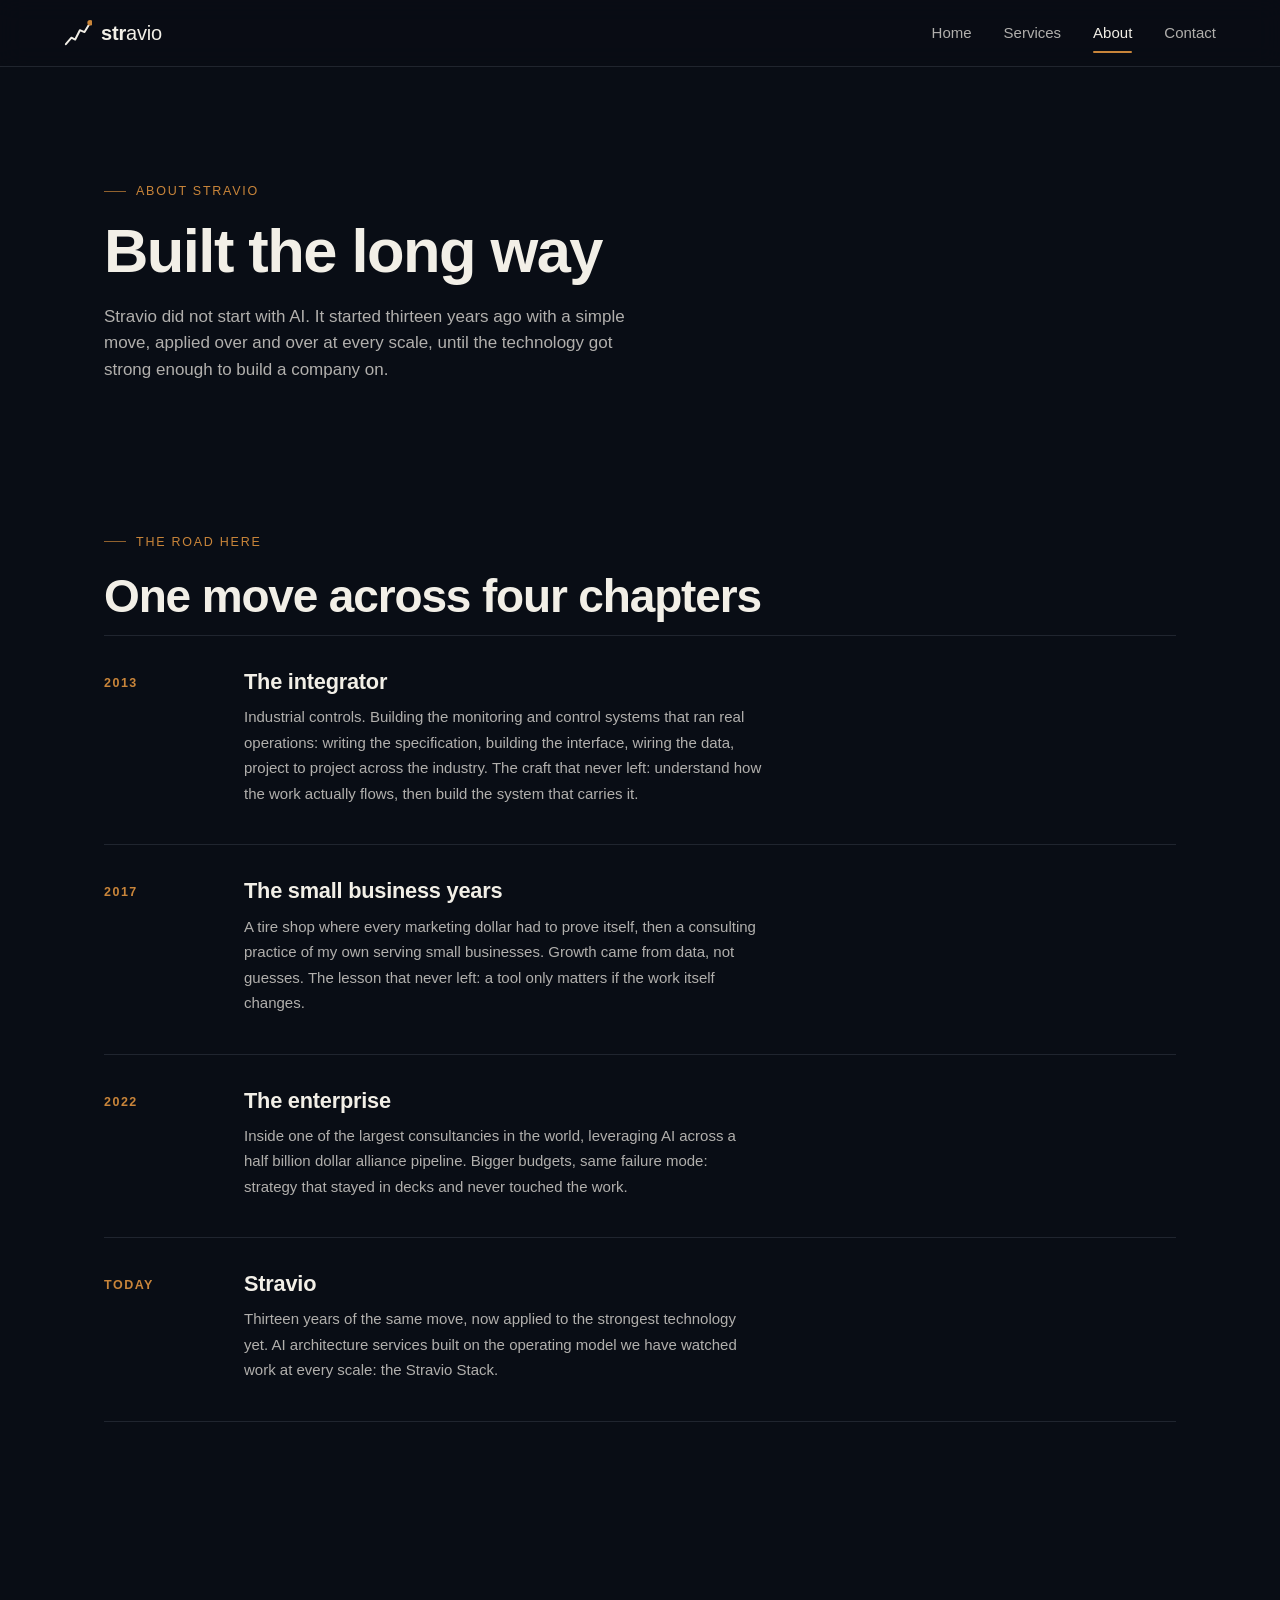
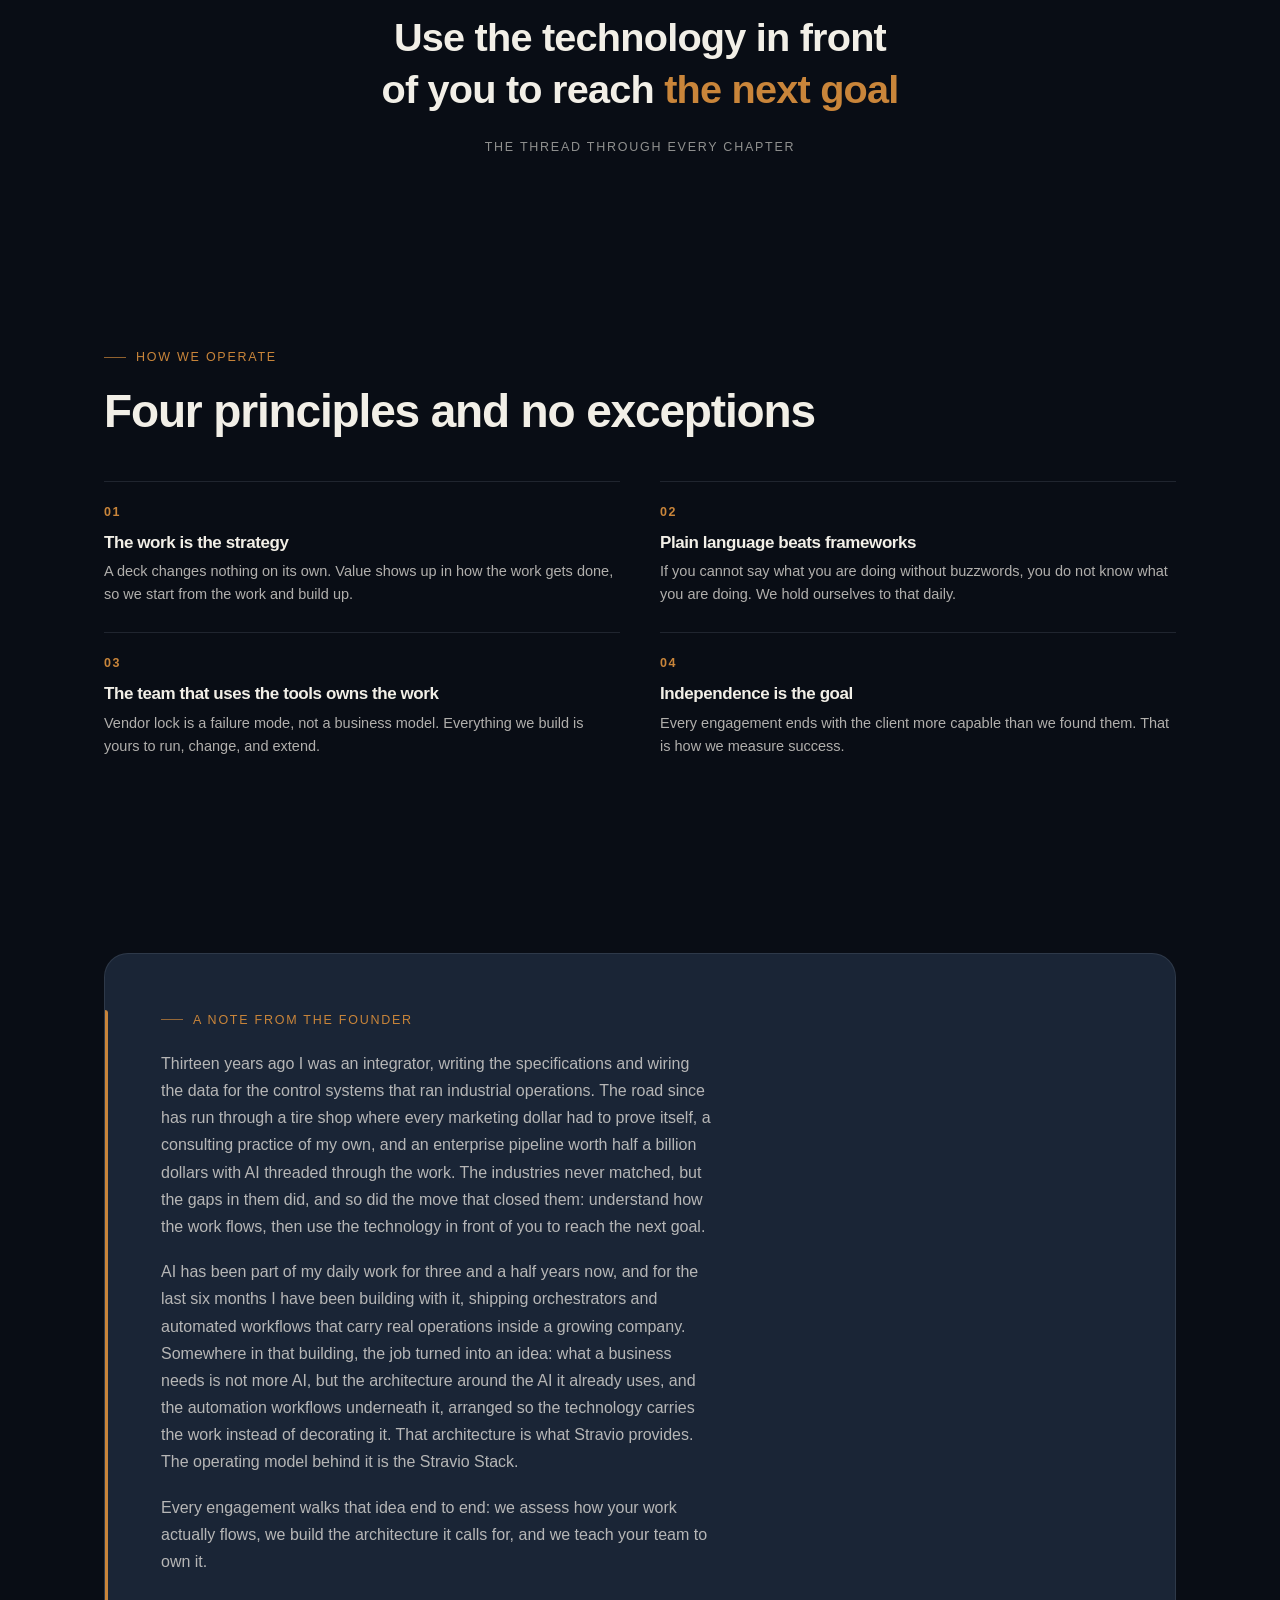
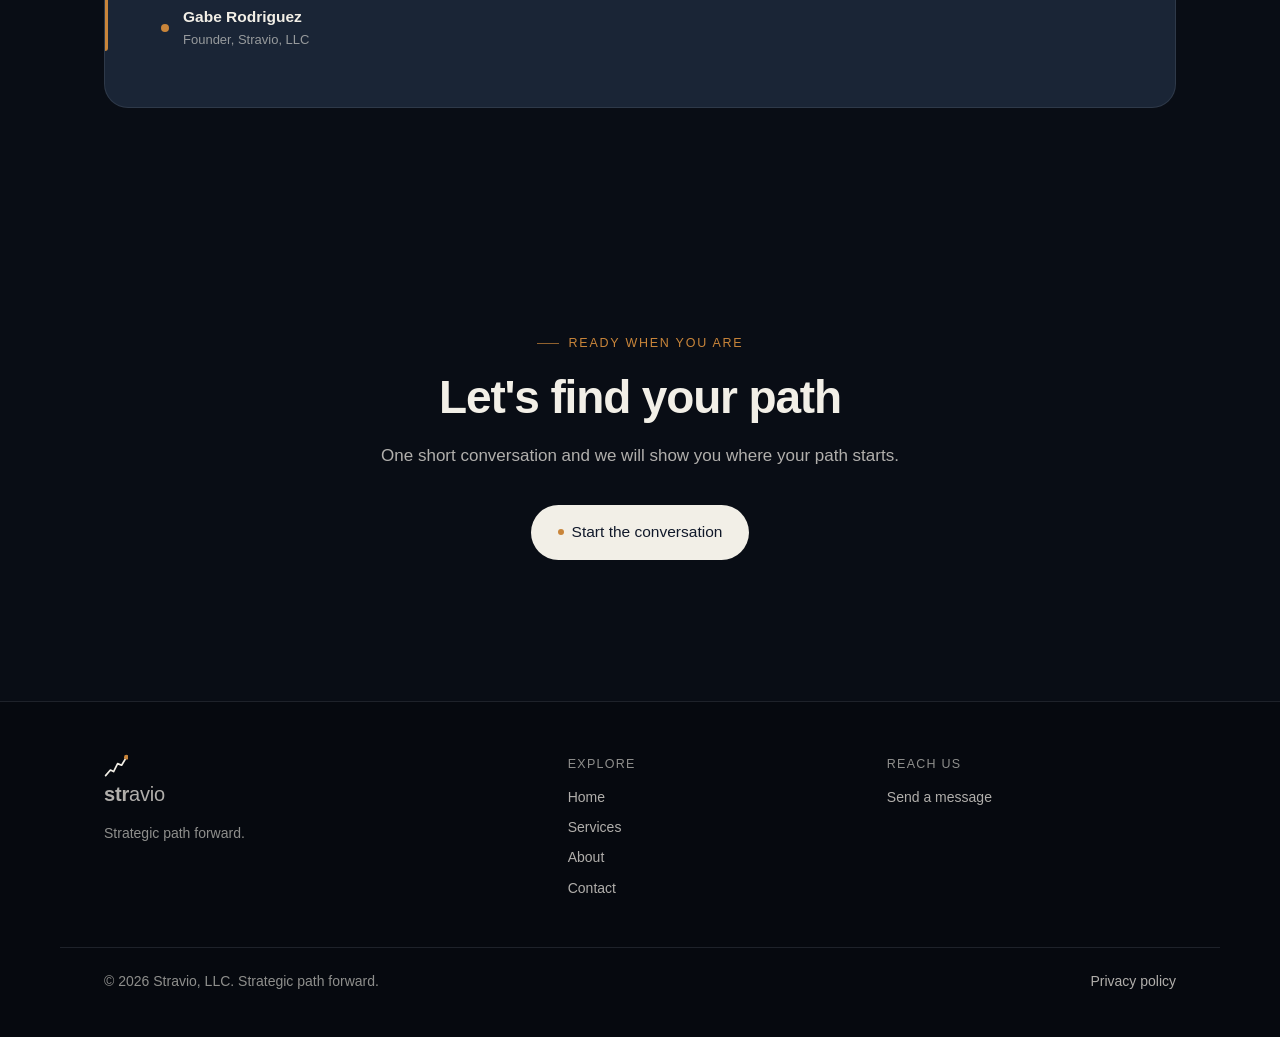
==== commit 77c0cf96: "Professional pass: privacy page, larger type, aligned nav, contact polish Add privacy.html and link " ====
--- a/about.html
+++ b/about.html
@@ -12,6 +12,7 @@
   <meta property="og:title" content="About · Stravio">
   <meta property="og:description" content="The road that led to Stravio: the same move at every scale, technology applied to the next goal.">
   <meta property="og:url" content="https://stravioai.com/about.html">
+  <meta property="og:image" content="https://stravioai.com/stravio-banner.png">
   <link rel="stylesheet" href="assets/css/site.css">
 </head>
 <body>
@@ -162,19 +163,22 @@
       </a>
       <p class="tag">Strategic path forward.</p>
     </div>
-    <div>
+    <nav aria-label="Explore">
       <p class="foot-h">Explore</p>
       <a href="index.html">Home</a>
       <a href="services.html">Services</a>
       <a href="about.html">About</a>
       <a href="contact.html">Contact</a>
-    </div>
-    <div>
+    </nav>
+    <nav aria-label="Reach us">
       <p class="foot-h">Reach us</p>
       <a href="contact.html">Send a message</a>
-    </div>
+    </nav>
   </div>
-  <div class="wrap"><p class="copy">&copy; <span data-year>2026</span> Stravio, LLC. Strategic path forward.</p></div>
+  <div class="wrap foot-base">
+    <p class="copy">&copy; <span data-year>2026</span> Stravio, LLC. Strategic path forward.</p>
+    <a href="privacy.html">Privacy policy</a>
+  </div>
 </footer>
 
 <script type="module">
--- a/assets/css/site.css
+++ b/assets/css/site.css
@@ -15,7 +15,7 @@
   --brass-soft: rgba(201, 133, 58, .13);
   --pearl: #F2EFE7;
   --pearl-dim: rgba(242, 239, 231, .72);
-  --pearl-faint: rgba(242, 239, 231, .45);
+  --pearl-faint: rgba(242, 239, 231, .58);
   --line: rgba(124, 133, 150, .20);
   --font: "Helvetica Neue", Helvetica, Arial, sans-serif;
   --maxw: 1160px;
@@ -24,12 +24,14 @@
   --t-display: clamp(44px, 6.2vw, 78px);
   --t-h2: clamp(30px, 3.6vw, 46px);
   --t-h3: clamp(19px, 1.7vw, 23px);
-  --t-lead: clamp(16px, 1.35vw, 19px);
-  --t-body: 15.5px;
-  --t-small: 13px;
-  --t-micro: 11.5px;
+  --t-lead: clamp(17px, 1.3vw, 21px);
+  --t-body: 16.5px;
+  --t-small: 14px;
+  --t-micro: 12.5px;
 
   --band: clamp(88px, 11vw, 150px);
+  /* one page edge: nav, journey stops and the journey footer all share it */
+  --edge: clamp(28px, 5vw, 90px);
 }
 
 * { box-sizing: border-box; }
@@ -78,20 +80,21 @@
 /* ---------- buttons + links ---------- */
 .btn {
   display: inline-flex; align-items: center; gap: 8px;
-  font-family: var(--font); font-size: 13.5px; font-weight: 500;
-  padding: 11px 20px; border-radius: 999px; cursor: pointer;
+  font-family: var(--font); font-size: 15.5px; font-weight: 500;
+  padding: 14px 26px; border-radius: 999px; cursor: pointer;
   border: 1px solid transparent; text-decoration: none; white-space: nowrap;
   transition: transform .12s ease, background .18s ease, border-color .18s ease, color .18s ease;
 }
 .btn:active { transform: scale(0.97); }
 .btn-primary { background: var(--pearl); color: var(--midnight); }
 .btn-primary:hover { background: #fffdf6; }
-.btn-primary .mark { width: 5px; height: 5px; border-radius: 50%; background: var(--brass); display: inline-block; }
+.btn-primary .mark { width: 6px; height: 6px; border-radius: 50%; background: var(--brass); display: inline-block; }
+.btn[disabled] { opacity: .6; cursor: progress; }
 .btn-ghost { background: transparent; color: var(--pearl); border-color: rgba(242, 239, 231, .28); }
 .btn-ghost:hover { border-color: var(--pearl); background: rgba(242, 239, 231, .05); }
 
 .textlink {
-  color: var(--pearl); text-decoration: none; font-weight: 500; font-size: 14.5px;
+  color: var(--pearl); text-decoration: none; font-weight: 500; font-size: 15.5px;
   display: inline-flex; align-items: center; gap: 6px;
 }
 .textlink .arw { color: var(--brass); transition: transform .18s ease; }
@@ -111,6 +114,12 @@
   border-bottom: 1px solid var(--line);
 }
 .nav-inner { display: flex; align-items: center; justify-content: space-between; height: 66px; }
+/* the bar spans the full page edge on every page, so the logo lines up
+   with the copy on the journey pages instead of floating inboard of it */
+header.nav .wrap { max-width: none; padding: 0 var(--edge); }
+@media (max-width: 720px) { header.nav .wrap { padding: 0 22px; } }
+/* phones: the logo already goes home, so the Home link gives its room back */
+@media (max-width: 480px) { .nav-links a.nlink[href$="index.html"], .nav-links a.nlink[href="/"] { display: none; } }
 .nav-links { display: flex; align-items: center; gap: 32px; }
 .nav-links a.nlink {
   color: var(--pearl-dim); text-decoration: none; font-size: 15px; position: relative;
@@ -156,7 +165,7 @@
 .hero-lines { display: flex; gap: 12px; margin-top: 58px; flex-wrap: wrap; }
 .hero-lines a {
   display: inline-flex; align-items: center; gap: 9px; text-decoration: none;
-  color: var(--pearl-dim); font-size: 13.5px; padding: 9px 16px;
+  color: var(--pearl-dim); font-size: 14.5px; padding: 10px 18px;
   border: 1px solid var(--line); border-radius: 999px;
   background: rgba(17, 25, 42, .55); backdrop-filter: blur(6px);
   transition: border-color .18s ease, color .18s ease;
@@ -295,7 +304,8 @@
 .team-card p { color: var(--pearl-dim); font-size: 14.5px; margin-top: 14px; }
 
 /* ---------- contact page — arrival, one still frame ---------- */
-form.lead-form { display: flex; flex-direction: column; gap: 12px; }
+form.lead-form { display: flex; flex-direction: column; gap: 14px; }
+form.lead-form[hidden] { display: none; }
 .contact-single { padding: 70px 0; }
 .contact-row {
   display: flex; align-items: center; justify-content: space-between;
@@ -308,6 +318,9 @@
   .contact-row { flex-direction: column; align-items: stretch; gap: 44px; }
   .contact-copy { margin-top: 0; }
   .contact-form-col { max-width: 100%; }
+  /* stacked layout puts the form over the destination light: dim the scene
+     so labels and fields stay readable without boxing the form */
+  body:has(.contact-single) .journey-bg { opacity: .38; }
 }
 .form-sent { padding: 14px 0; }
 .form-sent .sent-title { font-size: 24px; font-weight: 700; letter-spacing: -0.02em; }
@@ -318,15 +331,44 @@
 .form-sent .sent-body { color: var(--pearl-dim); margin-top: 10px; }
 .form-note.form-err { color: #DCA08A; }
 .form-note a { color: var(--pearl); }
-.field label { display: block; font-size: var(--t-micro); letter-spacing: 0.06em; text-transform: uppercase; color: var(--pearl-faint); margin-bottom: 7px; }
+.field label { display: block; font-size: var(--t-micro); letter-spacing: 0.08em; text-transform: uppercase; color: var(--pearl-dim); margin-bottom: 8px; }
 .field input, .field textarea {
-  width: 100%; font-family: var(--font); font-size: 15px; color: var(--pearl);
-  background: rgba(17, 25, 42, .72); border: 1px solid var(--line); border-radius: 12px;
-  padding: 12px 14px; outline: none; transition: border-color .18s ease;
-}
-.field input:focus, .field textarea:focus { border-color: var(--brass); }
-.field textarea { resize: vertical; min-height: 100px; }
-.form-note { font-size: 12.5px; color: var(--pearl-faint); }
+  width: 100%; font-family: var(--font); font-size: 16px; color: var(--pearl);
+  background: rgba(17, 25, 42, .78); border: 1px solid rgba(124, 133, 150, .34); border-radius: 12px;
+  padding: 14px 16px; outline: none; transition: border-color .18s ease, background .18s ease;
+}
+.field input:hover, .field textarea:hover { border-color: rgba(242, 239, 231, .4); }
+.field input:focus, .field textarea:focus { border-color: var(--brass); background: rgba(17, 25, 42, .92); }
+.field textarea { resize: vertical; min-height: 100px; line-height: 1.5; }
+.form-note { font-size: var(--t-small); color: var(--pearl-faint); }
+.form-note:empty { display: none; }
+.form-actions { display: flex; align-items: center; gap: 18px 22px; flex-wrap: wrap; margin-top: 6px; }
+.form-fine { font-size: var(--t-small); line-height: 1.5; color: var(--pearl-faint); flex: 1 1 220px; max-width: 34ch; }
+.form-fine a, .policy a, .next-steps a { color: var(--pearl); text-decoration: underline; text-decoration-color: var(--brass); text-underline-offset: 3px; }
+.form-fine a:hover, .policy a:hover { text-decoration-color: var(--brass-2); }
+#formStatus:focus { outline: none; }
+
+/* what happens after you send: three short steps under the contact lead */
+.next-steps { list-style: none; margin: 34px 0 0; padding: 0; max-width: 46ch; }
+.next-steps li {
+  display: grid; grid-template-columns: 34px 1fr; gap: 10px; align-items: baseline;
+  border-top: 1px solid var(--line); padding: 13px 0;
+  color: var(--pearl-dim); font-size: 15.5px; line-height: 1.5;
+}
+.next-steps li:last-child { border-bottom: 1px solid var(--line); }
+
+/* ---------- policy page: plain reading rows ---------- */
+.policy { margin-top: 8px; }
+.policy-row {
+  display: grid; grid-template-columns: 250px 1fr; gap: 40px;
+  border-top: 1px solid var(--line); padding: 34px 0 40px;
+}
+.policy-row:last-child { border-bottom: 1px solid var(--line); }
+.policy-row h2 { font-size: var(--t-h3); line-height: 1.25; letter-spacing: -0.01em; }
+.policy-row p { color: var(--pearl-dim); font-size: var(--t-body); line-height: 1.7; max-width: 66ch; }
+.policy-row p + p { margin-top: 16px; }
+.policy-date { margin-top: 26px; font-size: var(--t-small); color: var(--pearl-faint); }
+@media (max-width: 820px) { .policy-row { grid-template-columns: 1fr; gap: 12px; padding: 28px 0 32px; } }
 
 /* ============================================================
    Journey layout (homepage) — one fixed 3D scene behind the page,
@@ -340,8 +382,9 @@
 .stop { min-height: 100vh; display: flex; align-items: center; padding: 90px 0; }
 /* journey stops ignore the centered wrap width: copy pins to the true
    screen edge so the road always owns the opposite half of the viewport */
-.stop > .wrap { width: 100%; max-width: none; padding: 0 clamp(28px, 5vw, 90px); }
-.stop-inner { max-width: min(560px, 42vw); position: relative; }
+.stop > .wrap { width: 100%; max-width: none; padding: 0 var(--edge); }
+body.journey footer.foot .wrap { max-width: none; padding: 0 var(--edge); }
+.stop-inner { max-width: min(600px, 42vw); position: relative; }
 .stop-inner .lead { margin-top: 22px; }
 .stop-inner.right { margin-left: auto; }
 .stop-inner.center { margin: 0 auto; text-align: center; max-width: 640px; }
@@ -365,7 +408,7 @@
 .ledger-row h3 .arw { color: var(--brass); font-size: 16px; transition: transform .2s ease; }
 a.ledger-row:hover h3 .arw { transform: translateX(4px); }
 a.ledger-row:hover h3 { color: var(--brass-2); }
-.ledger-row p { color: var(--pearl-dim); font-size: 14.5px; line-height: 1.65; margin-top: 8px; max-width: 52ch; }
+.ledger-row p { color: var(--pearl-dim); font-size: 16px; line-height: 1.6; margin-top: 8px; max-width: 52ch; }
 
 @media (max-width: 860px) {
   .stop { padding: 70px 0; }
@@ -457,4 +500,14 @@
 .foot .foot-h { font-size: var(--t-micro); text-transform: uppercase; letter-spacing: 0.1em; color: var(--pearl-faint); margin: 0 0 12px; font-weight: 500; }
 .foot a { display: block; color: var(--pearl-dim); text-decoration: none; font-size: 14px; margin-bottom: 8px; }
 .foot a:hover { color: var(--pearl); }
-.foot .copy { color: var(--pearl-faint); font-size: 12.5px; margin-top: 36px; }
+.foot-base {
+  display: flex; align-items: baseline; justify-content: space-between; gap: 12px 28px; flex-wrap: wrap;
+  margin-top: 40px; padding-top: 22px; border-top: 1px solid var(--line);
+}
+.foot .copy { color: var(--pearl-faint); font-size: var(--t-small); }
+.foot-base a { margin: 0; font-size: var(--t-small); }
+
+/* ---------- not found ---------- */
+.lost { min-height: calc(100vh - 66px); display: flex; align-items: center; padding: 70px 0; }
+.lost h1 { max-width: 14ch; font-size: clamp(38px, 4.8vw, 62px); }
+.lost .lead { margin-top: 22px; }
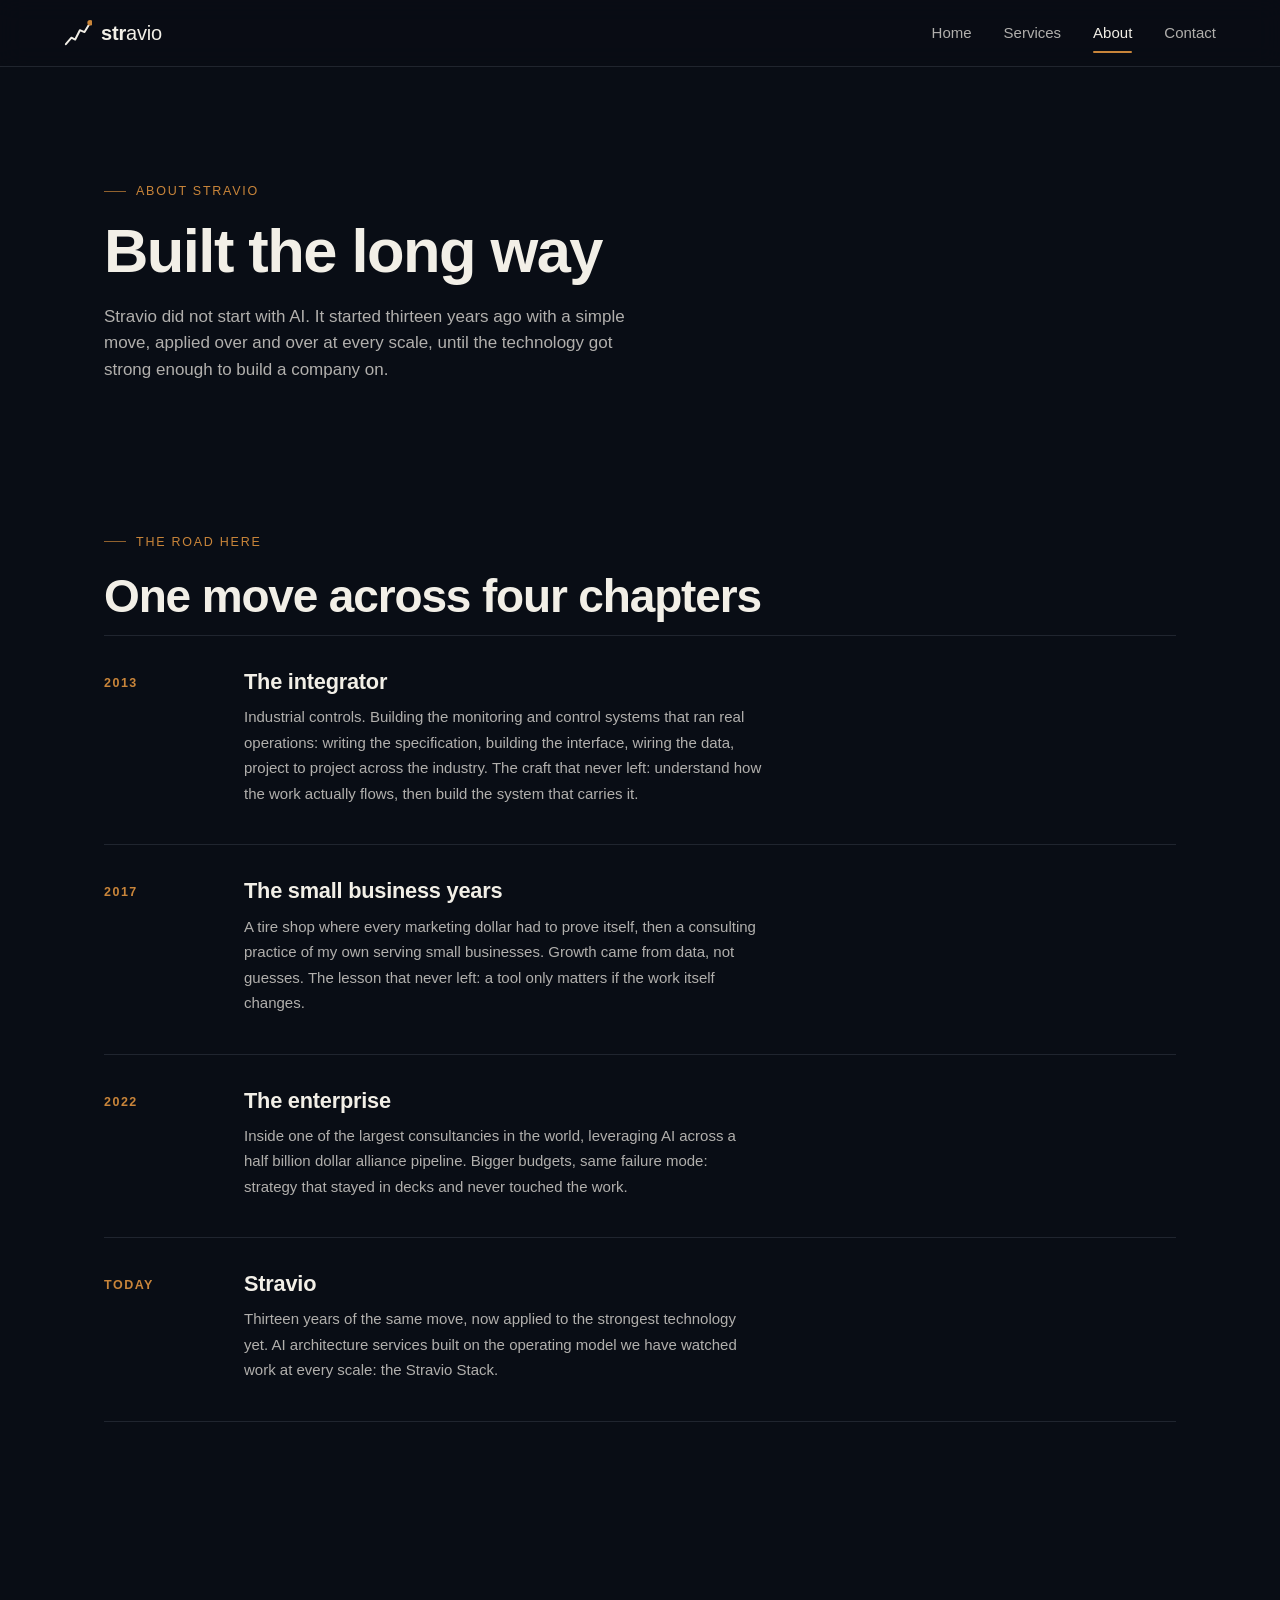
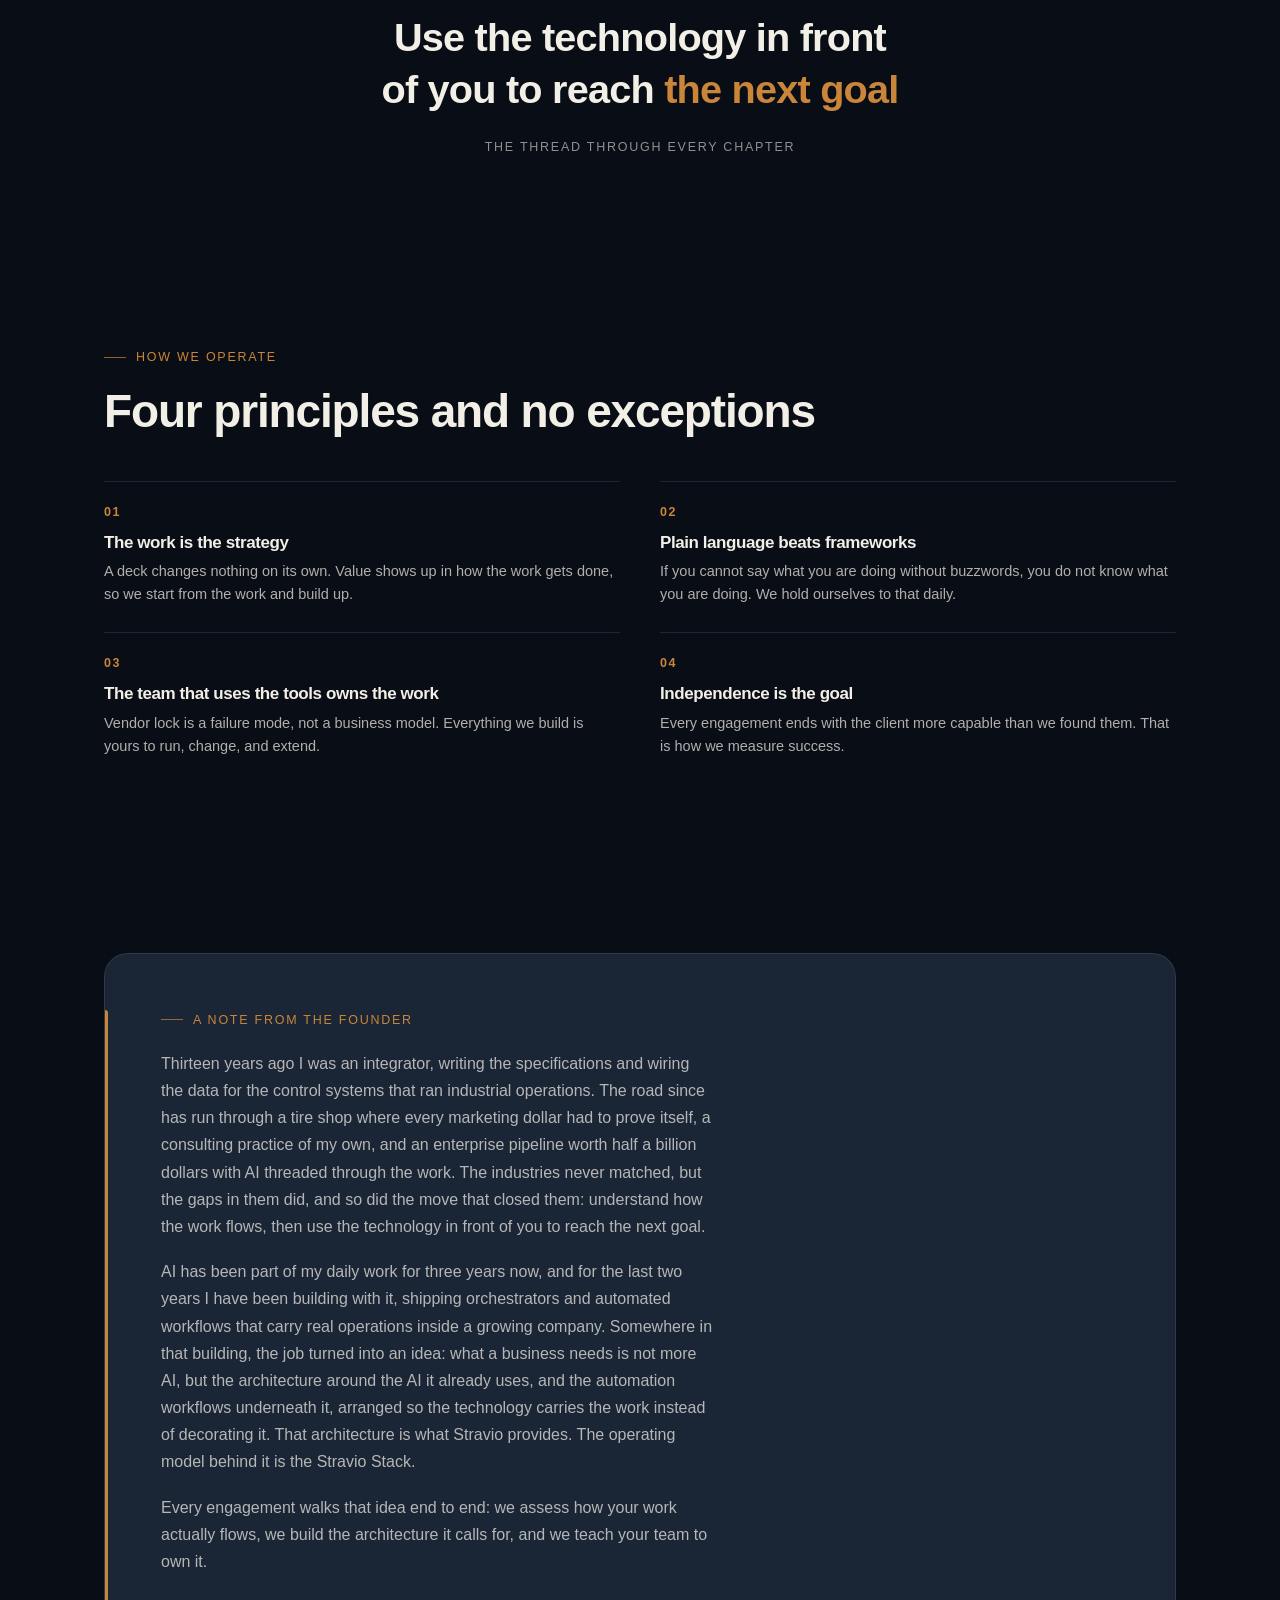
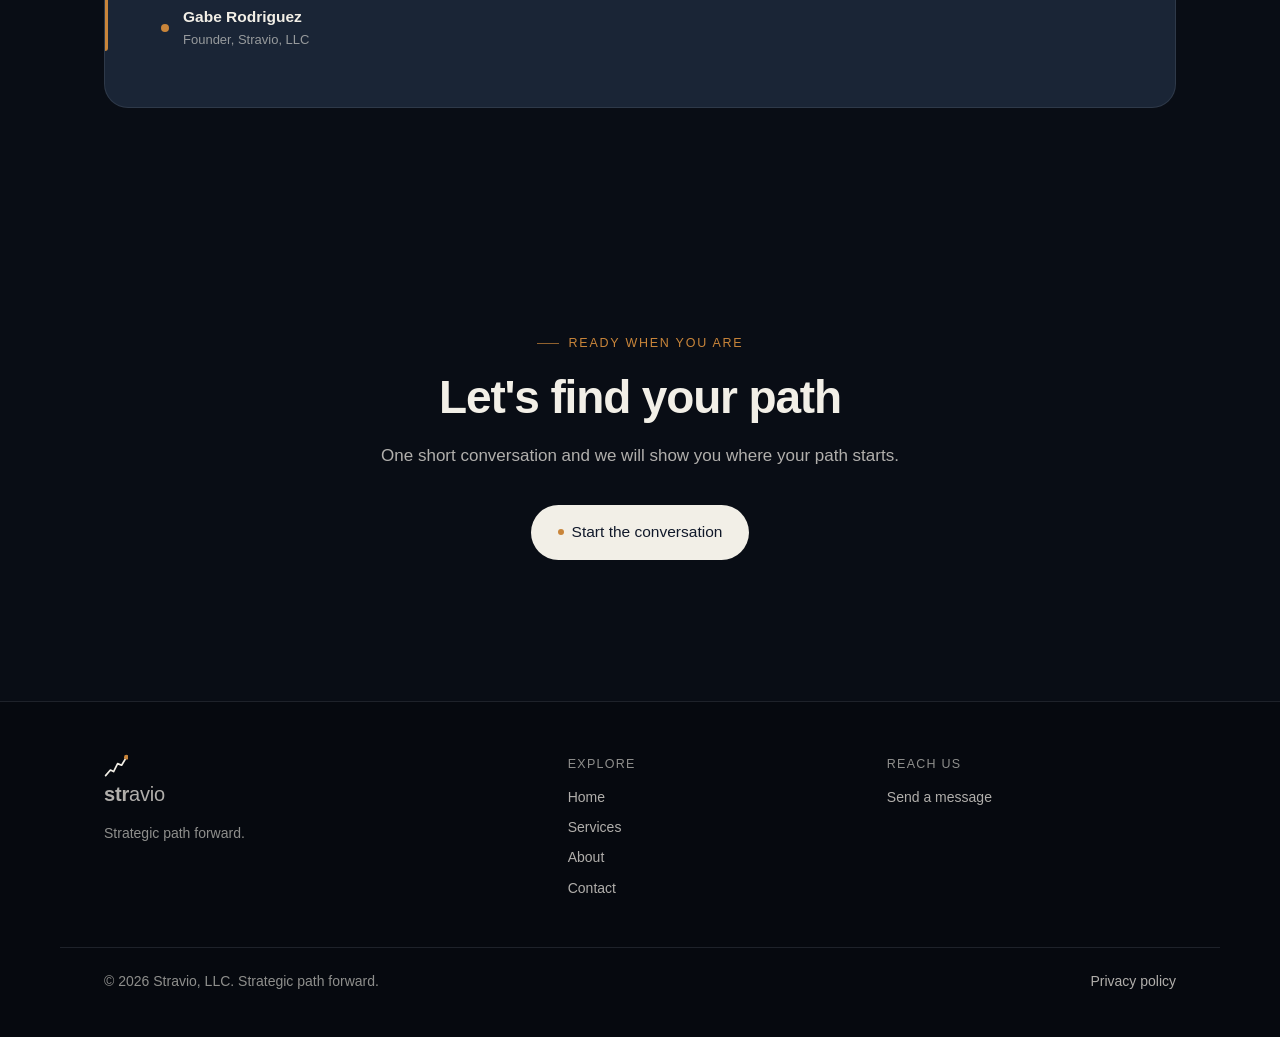
==== commit b40a82a9: "Correct AI tenure on the about page Three years using AI, two years building with it.  Co-Authored-B" ====
--- a/about.html
+++ b/about.html
@@ -126,7 +126,7 @@
         <p class="eyebrow">A note from the founder</p>
         <div class="measure" style="margin-top:6px">
           <p>Thirteen years ago I was an integrator, writing the specifications and wiring the data for the control systems that ran industrial operations. The road since has run through a tire shop where every marketing dollar had to prove itself, a consulting practice of my own, and an enterprise pipeline worth half a billion dollars with AI threaded through the work. The industries never matched, but the gaps in them did, and so did the move that closed them: understand how the work flows, then use the technology in front of you to reach the next goal.</p>
-          <p>AI has been part of my daily work for three and a half years now, and for the last six months I have been building with it, shipping orchestrators and automated workflows that carry real operations inside a growing company. Somewhere in that building, the job turned into an idea: what a business needs is not more AI, but the architecture around the AI it already uses, and the automation workflows underneath it, arranged so the technology carries the work instead of decorating it. That architecture is what Stravio provides. The operating model behind it is the Stravio Stack.</p>
+          <p>AI has been part of my daily work for three years now, and for the last two years I have been building with it, shipping orchestrators and automated workflows that carry real operations inside a growing company. Somewhere in that building, the job turned into an idea: what a business needs is not more AI, but the architecture around the AI it already uses, and the automation workflows underneath it, arranged so the technology carries the work instead of decorating it. That architecture is what Stravio provides. The operating model behind it is the Stravio Stack.</p>
           <p>Every engagement walks that idea end to end: we assess how your work actually flows, we build the architecture it calls for, and we teach your team to own it.</p>
         </div>
         <div class="signature">
